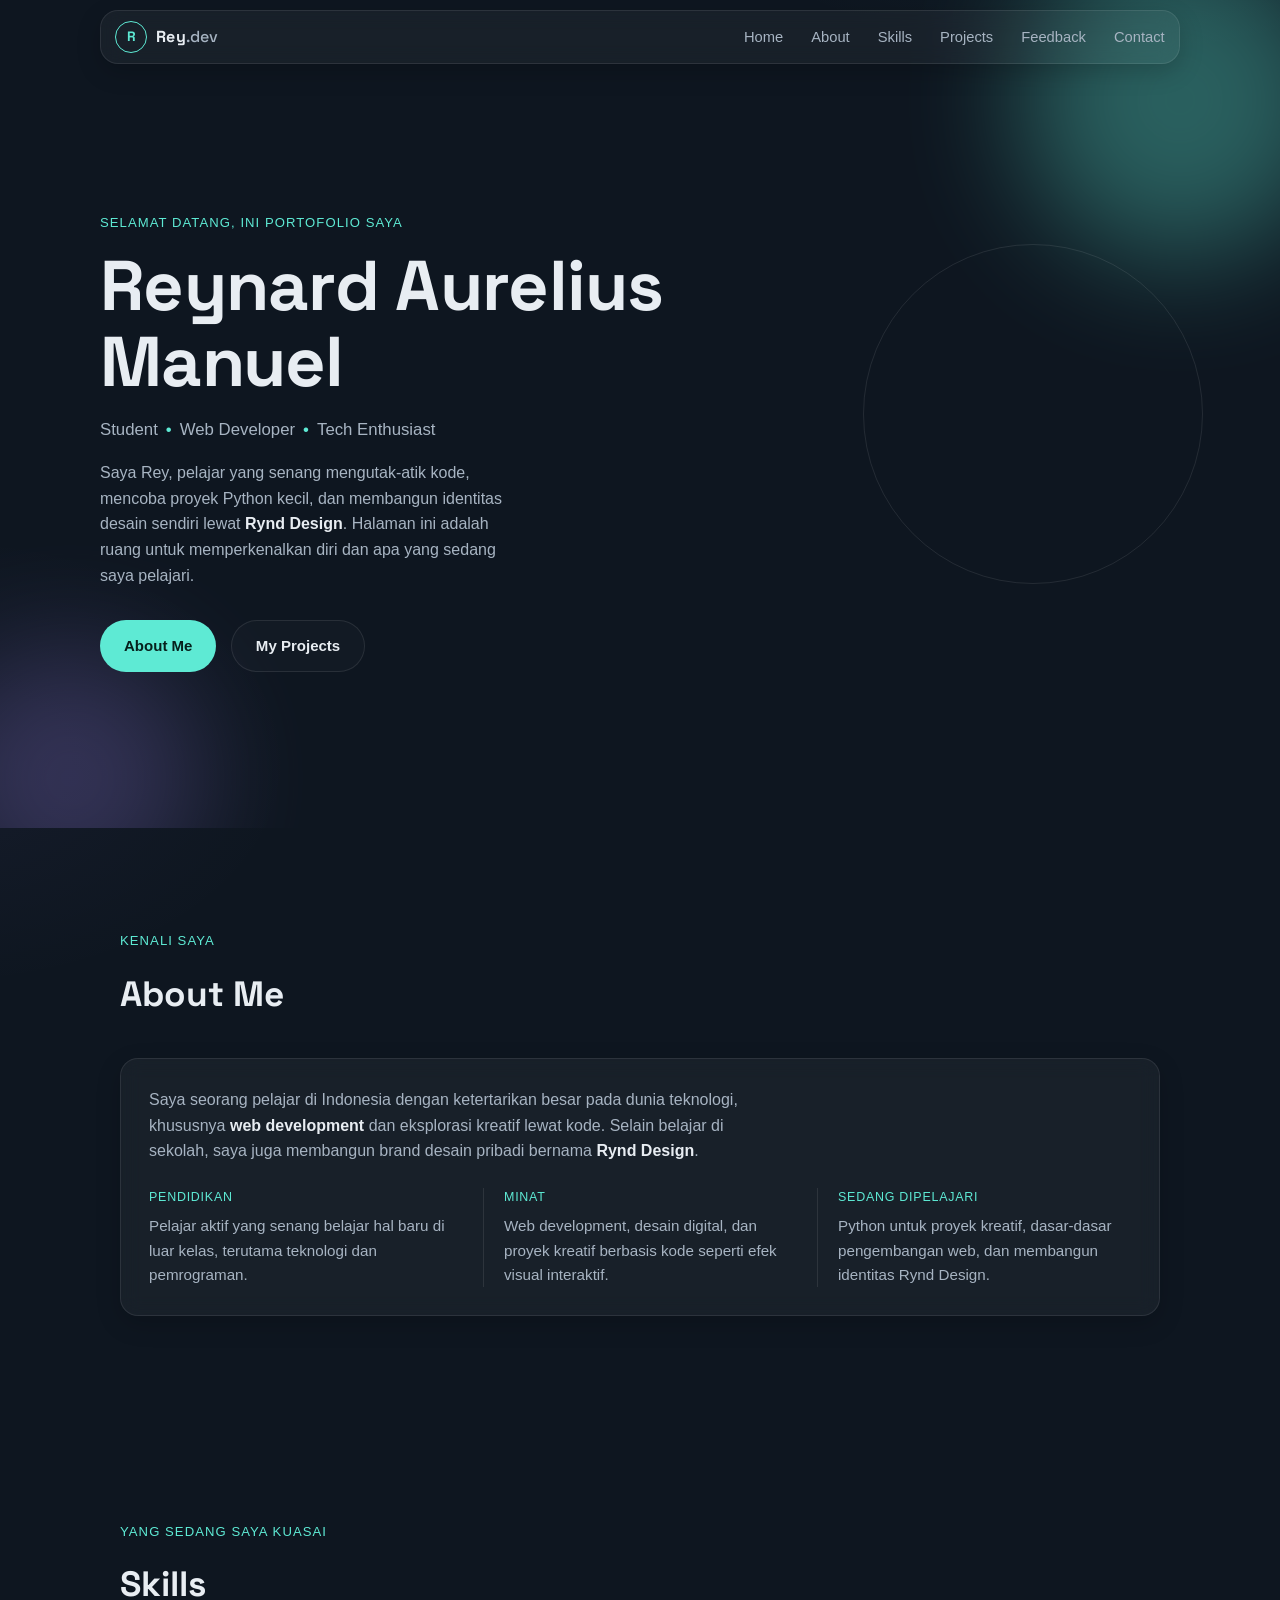
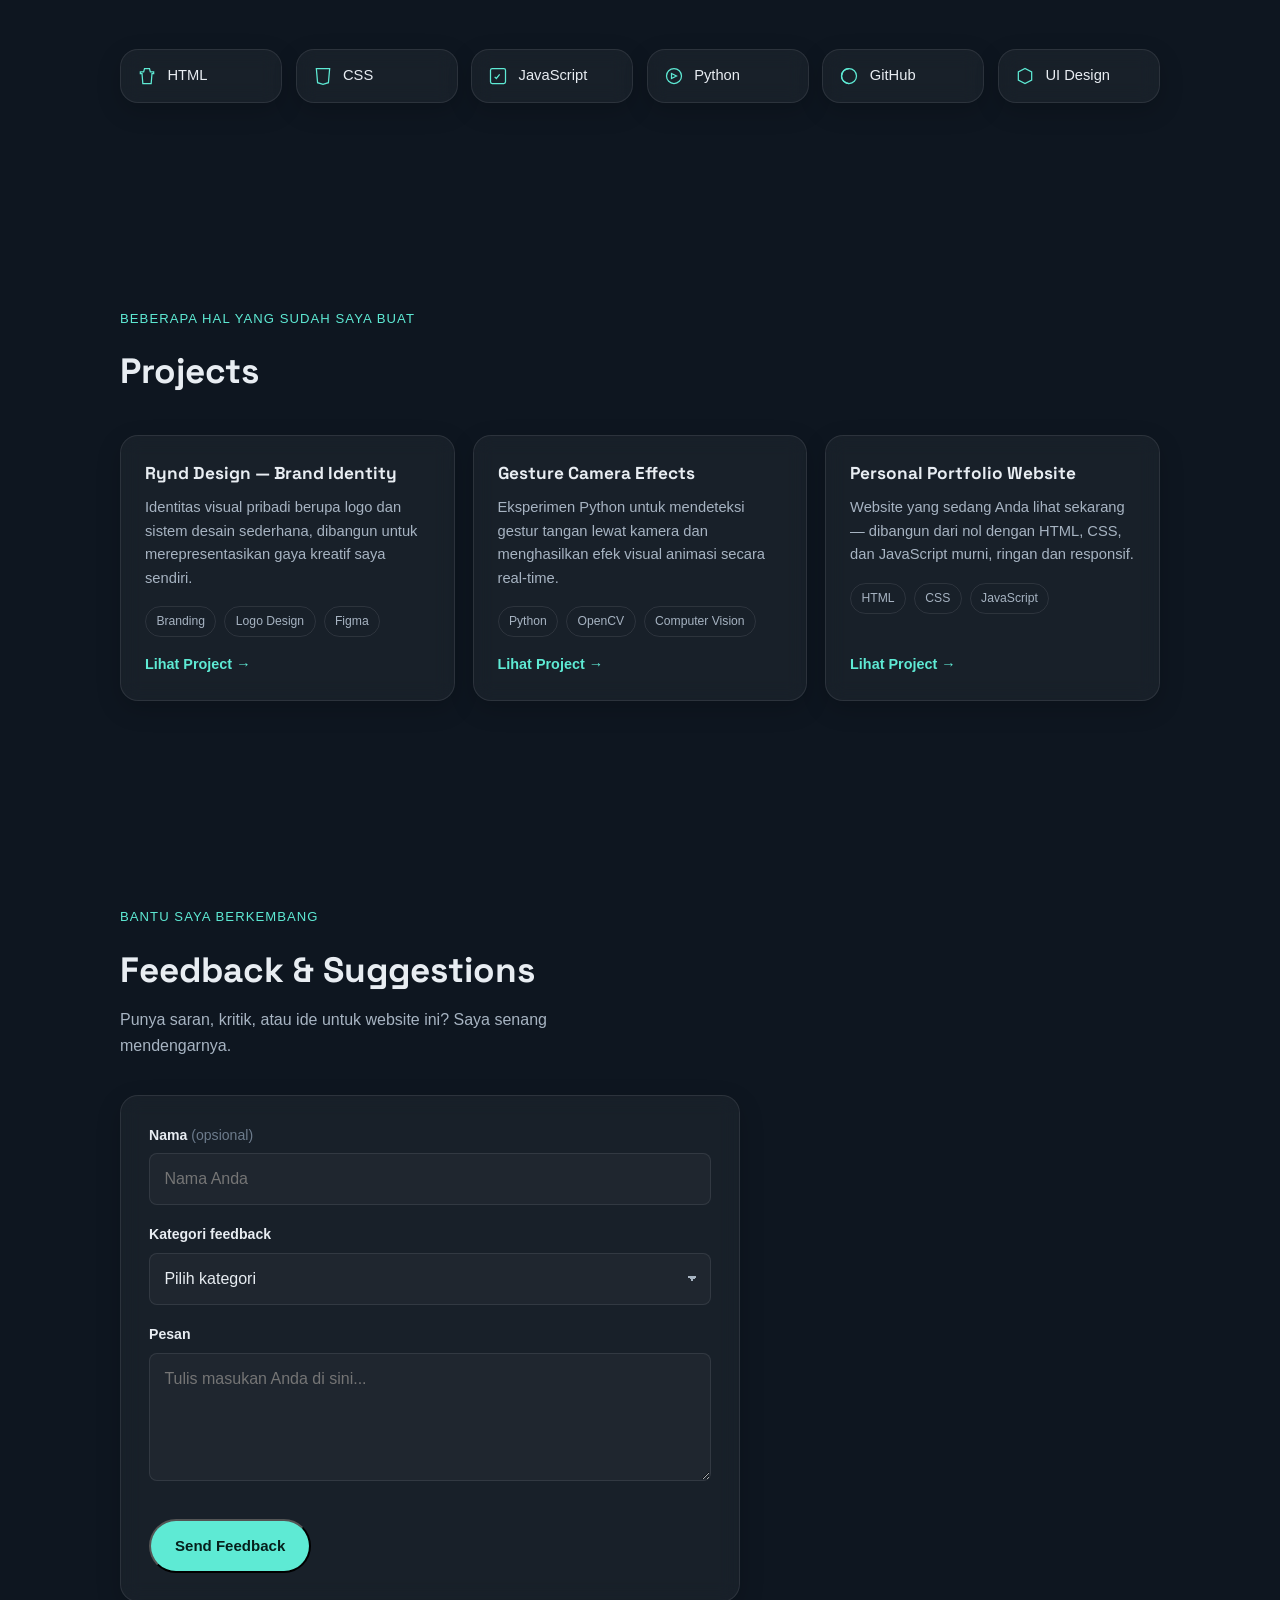
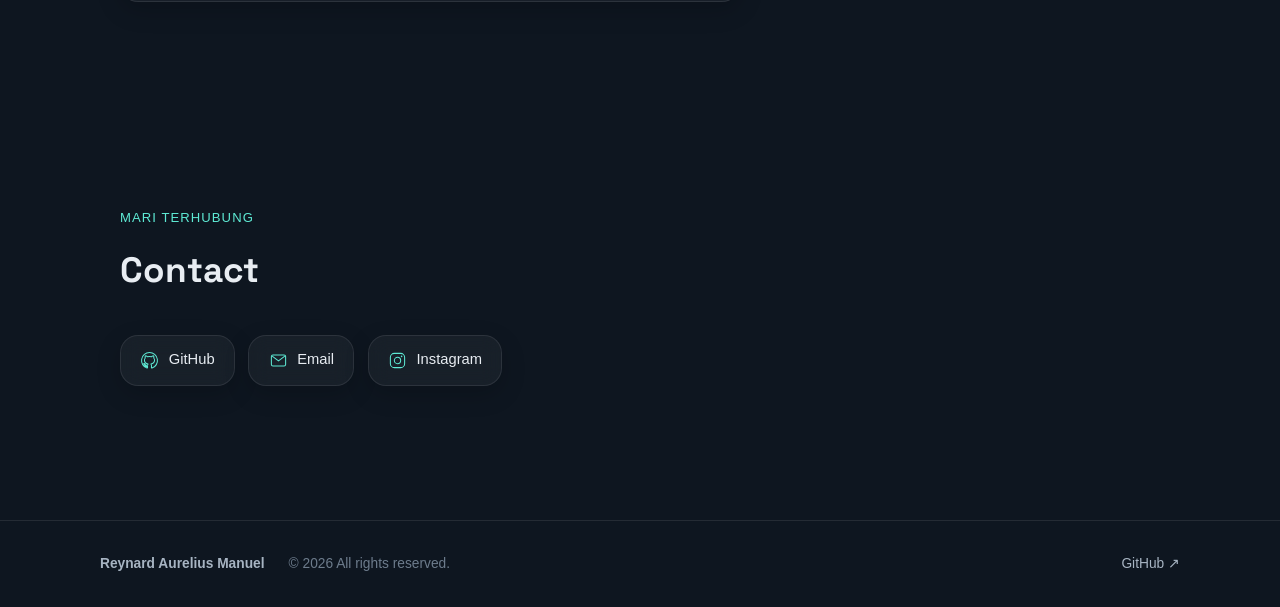
==== index.html @ 40515196 "Rename portfolio-single.html to index.html" ====
<!DOCTYPE html>
<html lang="id">
<head>
<meta charset="UTF-8">
<meta name="viewport" content="width=device-width, initial-scale=1.0">
<title>Reynard Aurelius Manuel — Student &amp; Web Developer</title>
<meta name="description" content="Portfolio pribadi Reynard Aurelius Manuel (Rey), pelajar yang tertarik dengan teknologi, web development, dan desain digital.">

<link rel="preconnect" href="https://fonts.googleapis.com">
<link rel="preconnect" href="https://fonts.gstatic.com" crossorigin>
<link href="https://fonts.googleapis.com/css2?family=Space+Grotesk:wght@500;700&display=swap" rel="stylesheet">

<style>
/* ==========================================================
   TOKENS
   ========================================================== */
:root {
  /* colors */
  --bg-0: #0e1620;
  --bg-1: #141f2b;
  --surface: rgba(255, 255, 255, 0.045);
  --surface-strong: rgba(255, 255, 255, 0.07);
  --border-soft: rgba(255, 255, 255, 0.09);
  --text-hi: #e8edf2;
  --text-mid: #a7b4c2;
  --text-low: #6d7c8c;
  --accent: #5eead4;
  --accent-2: #a78bfa;
  --accent-contrast: #06201c;

  /* type */
  --font-display: "Space Grotesk", "Segoe UI", ui-sans-serif, system-ui, sans-serif;
  --font-body: -apple-system, BlinkMacSystemFont, "Segoe UI", Roboto, "Helvetica Neue", Arial, sans-serif;

  /* layout */
  --radius-lg: 18px;
  --radius-md: 12px;
  --radius-sm: 8px;
  --max-w: 1080px;
  --space-section: clamp(3.5rem, 8vw, 6.5rem);
  --blur: 10px;

  --ease: cubic-bezier(0.22, 1, 0.36, 1);
}

/* ==========================================================
   RESET
   ========================================================== */
*, *::before, *::after { box-sizing: border-box; }
html { scroll-behavior: smooth; }
body {
  margin: 0;
  background: var(--bg-0);
  color: var(--text-hi);
  font-family: var(--font-body);
  font-size: 16px;
  line-height: 1.6;
  -webkit-font-smoothing: antialiased;
  overflow-x: hidden;
}
img { max-width: 100%; display: block; }
a { color: inherit; text-decoration: none; }
ul { list-style: none; margin: 0; padding: 0; }
h1, h2, h3 { font-family: var(--font-display); margin: 0; }
button { font: inherit; }
input, select, textarea { font: inherit; }

.skip-link {
  position: absolute;
  left: -999px;
  top: 0;
  background: var(--accent);
  color: var(--accent-contrast);
  padding: 0.75rem 1rem;
  border-radius: var(--radius-sm);
  z-index: 200;
}
.skip-link:focus {
  left: 1rem;
  top: 1rem;
}

:focus-visible {
  outline: 2px solid var(--accent);
  outline-offset: 3px;
  border-radius: 4px;
}

/* subtle background wash so it isn't flat charcoal */
body {
  background-image:
    radial-gradient(760px 420px at 85% -5%, rgba(94, 234, 212, 0.06), transparent 60%),
    radial-gradient(600px 380px at -5% 20%, rgba(167, 139, 250, 0.05), transparent 60%);
  background-repeat: no-repeat;
}

/* ==========================================================
   GLASSMORPHISM — used sparingly (nav, cards, form, badges)
   ========================================================== */
.glass {
  background: var(--surface);
  border: 1px solid var(--border-soft);
  border-radius: var(--radius-lg);
  -webkit-backdrop-filter: blur(var(--blur));
  backdrop-filter: blur(var(--blur));
  box-shadow: 0 8px 24px rgba(0, 0, 0, 0.18);
}
@supports not (backdrop-filter: blur(1px)) {
  .glass { background: rgba(20, 31, 43, 0.92); }
}

/* ==========================================================
   NAV
   ========================================================== */
.nav-wrap {
  position: fixed;
  top: 0.6rem;
  left: 0;
  right: 0;
  z-index: 100;
  padding: 0 1rem;
}
.nav {
  max-width: var(--max-w);
  margin: 0 auto;
  display: flex;
  align-items: center;
  justify-content: space-between;
  padding: 0.65rem 0.9rem;
}
.nav-logo {
  display: flex;
  align-items: center;
  gap: 0.55rem;
  font-family: var(--font-display);
  font-weight: 700;
  letter-spacing: 0.01em;
}
.logo-ring {
  width: 2rem;
  height: 2rem;
  border-radius: 50%;
  border: 1.5px solid var(--accent);
  display: grid;
  place-items: center;
  font-size: 0.85rem;
  color: var(--accent);
  flex-shrink: 0;
}
.logo-dim { color: var(--text-mid); font-weight: 500; }

.nav-menu {
  display: flex;
  gap: 1.75rem;
}
.nav-link {
  font-size: 0.92rem;
  color: var(--text-mid);
  transition: color 0.2s var(--ease);
  padding: 0.25rem 0;
  position: relative;
}
.nav-link::after {
  content: "";
  position: absolute;
  left: 0; bottom: -2px;
  width: 0; height: 1px;
  background: var(--accent);
  transition: width 0.25s var(--ease);
}
.nav-link:hover { color: var(--text-hi); }
.nav-link:hover::after { width: 100%; }

.nav-toggle {
  display: none;
  flex-direction: column;
  justify-content: center;
  gap: 4px;
  width: 2.2rem;
  height: 2.2rem;
  background: transparent;
  border: 1px solid var(--border-soft);
  border-radius: var(--radius-sm);
  cursor: pointer;
}
.nav-toggle span {
  display: block;
  width: 16px;
  height: 1.5px;
  margin: 0 auto;
  background: var(--text-hi);
  transition: transform 0.25s var(--ease), opacity 0.25s var(--ease);
}
.nav-toggle[aria-expanded="true"] span:nth-child(1) { transform: translateY(5.5px) rotate(45deg); }
.nav-toggle[aria-expanded="true"] span:nth-child(2) { opacity: 0; }
.nav-toggle[aria-expanded="true"] span:nth-child(3) { transform: translateY(-5.5px) rotate(-45deg); }

/* ==========================================================
   HERO
   ========================================================== */
.hero {
  position: relative;
  min-height: 92vh;
  display: flex;
  align-items: center;
  padding: 6.5rem 1.25rem 3rem;
  overflow: hidden;
}
.hero-deco {
  position: absolute;
  inset: 0;
  pointer-events: none;
  z-index: 0;
}
.orb {
  position: absolute;
  border-radius: 50%;
  filter: blur(60px);
  opacity: 0.35;
}
.orb-a {
  width: 320px; height: 320px;
  background: var(--accent);
  top: -60px; right: -60px;
}
.orb-b {
  width: 260px; height: 260px;
  background: var(--accent-2);
  bottom: -80px; left: -60px;
  opacity: 0.22;
}
.ring-motif {
  position: absolute;
  width: 340px; height: 340px;
  border: 1px solid var(--border-soft);
  border-radius: 50%;
  top: 50%; right: 6%;
  transform: translateY(-50%);
  display: none;
}

.hero-inner {
  position: relative;
  z-index: 1;
  max-width: var(--max-w);
  margin: 0 auto;
  width: 100%;
}
.eyebrow {
  font-size: 0.82rem;
  letter-spacing: 0.08em;
  text-transform: uppercase;
  color: var(--accent);
  margin: 0 0 0.9rem;
}
.hero-name {
  font-size: clamp(2.3rem, 8vw, 4.4rem);
  font-weight: 700;
  line-height: 1.08;
  letter-spacing: -0.01em;
}
.hero-subtitle {
  margin: 1.1rem 0 1rem;
  color: var(--text-mid);
  font-size: clamp(0.95rem, 2.4vw, 1.05rem);
  display: flex;
  flex-wrap: wrap;
  gap: 0.5rem;
}
.hero-subtitle .dot { color: var(--accent); }
.hero-desc {
  max-width: 46ch;
  color: var(--text-mid);
  font-size: 1rem;
  margin: 0 0 2rem;
}
.hero-desc strong { color: var(--text-hi); font-weight: 600; }

.hero-actions {
  display: flex;
  flex-wrap: wrap;
  gap: 0.9rem;
}

/* ==========================================================
   BUTTONS
   ========================================================== */
.btn {
  display: inline-flex;
  align-items: center;
  justify-content: center;
  padding: 0.8rem 1.5rem;
  border-radius: 999px;
  font-size: 0.94rem;
  font-weight: 600;
  transition: transform 0.2s var(--ease), background 0.2s var(--ease), border-color 0.2s var(--ease);
  min-height: 44px;
}
.btn-primary {
  background: var(--accent);
  color: var(--accent-contrast);
}
.btn-primary:hover { transform: translateY(-2px); }
.btn-ghost {
  border: 1px solid var(--border-soft);
  color: var(--text-hi);
  background: rgba(255, 255, 255, 0.02);
}
.btn-ghost:hover {
  border-color: var(--accent);
  color: var(--accent);
  transform: translateY(-2px);
}

/* ==========================================================
   SECTIONS (shared)
   ========================================================== */
.section {
  max-width: var(--max-w);
  margin: 0 auto;
  padding: var(--space-section) 1.25rem;
}
.section-head { margin-bottom: 2.25rem; }
.section-head h2 {
  font-size: clamp(1.6rem, 4vw, 2.2rem);
  font-weight: 700;
  margin-top: 0.35rem;
}
.section-desc {
  color: var(--text-mid);
  margin-top: 0.6rem;
  max-width: 50ch;
}

/* ==========================================================
   ABOUT
   ========================================================== */
.about-card {
  padding: 1.75rem;
}
.about-card > p {
  color: var(--text-mid);
  margin: 0 0 1.5rem;
  max-width: 68ch;
}
.about-card strong { color: var(--text-hi); }
.about-grid {
  display: grid;
  grid-template-columns: 1fr;
  gap: 1.25rem;
}
.about-item {
  padding-top: 1.1rem;
  border-top: 1px solid var(--border-soft);
}
.about-label {
  display: block;
  font-size: 0.78rem;
  letter-spacing: 0.06em;
  text-transform: uppercase;
  color: var(--accent);
  margin-bottom: 0.4rem;
}
.about-item p { margin: 0; color: var(--text-mid); font-size: 0.95rem; }

/* ==========================================================
   SKILLS
   ========================================================== */
.skills-grid {
  display: grid;
  grid-template-columns: repeat(2, 1fr);
  gap: 0.85rem;
}
.skill-badge {
  display: flex;
  align-items: center;
  gap: 0.65rem;
  padding: 0.9rem 1rem;
  font-size: 0.92rem;
  font-weight: 500;
  transition: transform 0.2s var(--ease), border-color 0.2s var(--ease);
}
.skill-badge svg {
  width: 20px; height: 20px;
  color: var(--accent);
  flex-shrink: 0;
}
.skill-badge:hover {
  transform: translateY(-3px);
  border-color: var(--accent);
}

/* ==========================================================
   PROJECTS
   ========================================================== */
.projects-grid {
  display: grid;
  grid-template-columns: 1fr;
  gap: 1.1rem;
}
.project-card {
  padding: 1.5rem;
  display: flex;
  flex-direction: column;
  gap: 1rem;
  transition: transform 0.2s var(--ease), border-color 0.2s var(--ease);
}
.project-card:hover {
  transform: translateY(-4px);
  border-color: rgba(94, 234, 212, 0.35);
}
.project-top h3 {
  font-size: 1.08rem;
  margin-bottom: 0.5rem;
}
.project-top p {
  margin: 0;
  color: var(--text-mid);
  font-size: 0.92rem;
}
.tech-list {
  display: flex;
  flex-wrap: wrap;
  gap: 0.5rem;
}
.tech-list li {
  font-size: 0.76rem;
  padding: 0.3rem 0.65rem;
  border-radius: 999px;
  border: 1px solid var(--border-soft);
  color: var(--text-mid);
}
.project-link {
  margin-top: auto;
  font-size: 0.9rem;
  font-weight: 600;
  color: var(--accent);
  width: fit-content;
}
.project-link:hover { text-decoration: underline; }

/* ==========================================================
   FEEDBACK FORM
   ========================================================== */
.feedback-form {
  padding: 1.75rem;
  display: flex;
  flex-direction: column;
  gap: 1.15rem;
  max-width: 620px;
}
.field {
  display: flex;
  flex-direction: column;
  gap: 0.45rem;
}
.field label {
  font-size: 0.88rem;
  font-weight: 600;
  color: var(--text-hi);
}
.field-optional {
  font-weight: 400;
  color: var(--text-low);
}
.field input,
.field select,
.field textarea {
  background: rgba(255, 255, 255, 0.03);
  border: 1px solid var(--border-soft);
  border-radius: var(--radius-sm);
  padding: 0.75rem 0.9rem;
  color: var(--text-hi);
  min-height: 44px;
  transition: border-color 0.2s var(--ease);
}
.field textarea { min-height: 110px; resize: vertical; }
.field input:focus,
.field select:focus,
.field textarea:focus {
  border-color: var(--accent);
  outline: none;
}
.field select {
  appearance: none;
  background-image: linear-gradient(45deg, transparent 50%, var(--text-mid) 50%),
                     linear-gradient(135deg, var(--text-mid) 50%, transparent 50%);
  background-position: calc(100% - 18px) center, calc(100% - 13px) center;
  background-size: 5px 5px, 5px 5px;
  background-repeat: no-repeat;
}
.field.has-error input,
.field.has-error select,
.field.has-error textarea {
  border-color: #f87171;
}
.field-error {
  font-size: 0.8rem;
  color: #f87171;
  min-height: 1em;
}
.feedback-form .btn { align-self: flex-start; }

/* ==========================================================
   CONTACT
   ========================================================== */
.contact-row {
  display: flex;
  flex-wrap: wrap;
  gap: 0.85rem;
}
.contact-link {
  display: flex;
  align-items: center;
  gap: 0.6rem;
  padding: 0.8rem 1.2rem;
  font-size: 0.92rem;
  font-weight: 500;
  transition: transform 0.2s var(--ease), border-color 0.2s var(--ease);
}
.contact-link svg { width: 19px; height: 19px; color: var(--accent); }
.contact-link:hover {
  transform: translateY(-2px);
  border-color: var(--accent);
}

/* ==========================================================
   FOOTER
   ========================================================== */
.footer {
  border-top: 1px solid var(--border-soft);
  padding: 2rem 1.25rem;
  margin-top: 2rem;
}
.footer-inner {
  max-width: var(--max-w);
  margin: 0 auto;
  display: flex;
  flex-wrap: wrap;
  align-items: center;
  gap: 0.5rem 1.5rem;
  color: var(--text-low);
  font-size: 0.86rem;
}
.footer-inner p { margin: 0; }
.footer-inner p:first-child { color: var(--text-mid); font-weight: 600; }
.footer-github { margin-left: auto; color: var(--text-mid); }
.footer-github:hover { color: var(--accent); }

/* ==========================================================
   TOAST
   ========================================================== */
.toast {
  position: fixed;
  left: 50%;
  bottom: 1.5rem;
  transform: translateX(-50%) translateY(20px);
  background: var(--surface-strong);
  border: 1px solid var(--border-soft);
  -webkit-backdrop-filter: blur(var(--blur));
  backdrop-filter: blur(var(--blur));
  color: var(--text-hi);
  padding: 0.85rem 1.3rem;
  border-radius: var(--radius-md);
  font-size: 0.9rem;
  opacity: 0;
  pointer-events: none;
  transition: opacity 0.25s var(--ease), transform 0.25s var(--ease);
  z-index: 300;
  max-width: 90vw;
}
.toast.show {
  opacity: 1;
  transform: translateX(-50%) translateY(0);
}

/* ==========================================================
   REVEAL ANIMATION (lightweight, on scroll)
   ========================================================== */
.reveal {
  opacity: 0;
  transform: translateY(14px);
  transition: opacity 0.55s var(--ease), transform 0.55s var(--ease);
}
.reveal.is-visible {
  opacity: 1;
  transform: translateY(0);
}

@media (prefers-reduced-motion: reduce) {
  html { scroll-behavior: auto; }
  * { transition-duration: 0.01ms !important; animation-duration: 0.01ms !important; }
  .reveal { opacity: 1; transform: none; }
}

/* ==========================================================
   RESPONSIVE — tablet & desktop
   ========================================================== */
@media (max-width: 760px) {
  .nav-menu {
    position: absolute;
    top: calc(100% + 0.6rem);
    left: 0;
    right: 0;
    flex-direction: column;
    gap: 0;
    background: var(--bg-1);
    border: 1px solid var(--border-soft);
    border-radius: var(--radius-md);
    padding: 0.5rem;
    -webkit-backdrop-filter: blur(var(--blur));
    backdrop-filter: blur(var(--blur));
    opacity: 0;
    visibility: hidden;
    transform: translateY(-8px);
    transition: opacity 0.2s var(--ease), transform 0.2s var(--ease), visibility 0.2s;
  }
  .nav-menu.open {
    opacity: 1;
    visibility: visible;
    transform: translateY(0);
  }
  .nav-menu li { width: 100%; }
  .nav-link {
    display: block;
    padding: 0.85rem 0.75rem;
    min-height: 44px;
  }
  .nav-toggle { display: flex; }
}

@media (min-width: 640px) {
  .skills-grid { grid-template-columns: repeat(3, 1fr); }
}

@media (min-width: 700px) {
  .projects-grid { grid-template-columns: repeat(2, 1fr); }
}

@media (min-width: 860px) {
  .about-grid { grid-template-columns: repeat(3, 1fr); }
  .about-item { padding-top: 0; border-top: none; border-left: 1px solid var(--border-soft); padding-left: 1.25rem; }
  .about-item:first-child { border-left: none; padding-left: 0; }
}

@media (min-width: 980px) {
  .projects-grid { grid-template-columns: repeat(3, 1fr); }
  .skills-grid { grid-template-columns: repeat(6, 1fr); }
  .ring-motif { display: block; }
}

</style>
</head>
<body>

<a class="skip-link" href="#main">Lewati ke konten utama</a>

<header class="nav-wrap">
  <nav class="nav glass" aria-label="Navigasi utama">
    <a href="#home" class="nav-logo" aria-label="Kembali ke beranda">
      <span class="logo-ring" aria-hidden="true">R</span>
      <span class="logo-text">Rey<span class="logo-dim">.dev</span></span>
    </a>

    <button class="nav-toggle" id="navToggle" aria-expanded="false" aria-controls="navMenu" aria-label="Buka menu navigasi">
      <span></span><span></span><span></span>
    </button>

    <ul class="nav-menu" id="navMenu">
      <li><a href="#home" class="nav-link">Home</a></li>
      <li><a href="#about" class="nav-link">About</a></li>
      <li><a href="#skills" class="nav-link">Skills</a></li>
      <li><a href="#projects" class="nav-link">Projects</a></li>
      <li><a href="#feedback" class="nav-link">Feedback</a></li>
      <li><a href="#contact" class="nav-link">Contact</a></li>
    </ul>
  </nav>
</header>

<main id="main">

  <!-- HERO -->
  <section id="home" class="hero">
    <div class="hero-deco" aria-hidden="true">
      <span class="orb orb-a"></span>
      <span class="orb orb-b"></span>
      <span class="ring-motif"></span>
    </div>

    <div class="hero-inner reveal">
      <p class="eyebrow">Selamat datang, ini portofolio saya</p>
      <h1 class="hero-name">Reynard Aurelius<br>Manuel</h1>
      <p class="hero-subtitle">
        <span>Student</span><span class="dot" aria-hidden="true">•</span><span>Web Developer</span><span class="dot" aria-hidden="true">•</span><span>Tech Enthusiast</span>
      </p>
      <p class="hero-desc">
        Saya Rey, pelajar yang senang mengutak-atik kode, mencoba proyek Python kecil, dan membangun identitas desain sendiri lewat <strong>Rynd Design</strong>. Halaman ini adalah ruang untuk memperkenalkan diri dan apa yang sedang saya pelajari.
      </p>
      <div class="hero-actions">
        <a href="#about" class="btn btn-primary">About Me</a>
        <a href="#projects" class="btn btn-ghost">My Projects</a>
      </div>
    </div>
  </section>

  <!-- ABOUT -->
  <section id="about" class="section">
    <div class="section-head reveal">
      <p class="eyebrow">Kenali saya</p>
      <h2>About Me</h2>
    </div>

    <div class="about-card glass reveal">
      <p>
        Saya seorang pelajar di Indonesia dengan ketertarikan besar pada dunia teknologi, khususnya <strong>web development</strong> dan eksplorasi kreatif lewat kode. Selain belajar di sekolah, saya juga membangun brand desain pribadi bernama <strong>Rynd Design</strong>.
      </p>
      <div class="about-grid">
        <div class="about-item">
          <span class="about-label">Pendidikan</span>
          <p>Pelajar aktif yang senang belajar hal baru di luar kelas, terutama teknologi dan pemrograman.</p>
        </div>
        <div class="about-item">
          <span class="about-label">Minat</span>
          <p>Web development, desain digital, dan proyek kreatif berbasis kode seperti efek visual interaktif.</p>
        </div>
        <div class="about-item">
          <span class="about-label">Sedang dipelajari</span>
          <p>Python untuk proyek kreatif, dasar-dasar pengembangan web, dan membangun identitas Rynd Design.</p>
        </div>
      </div>
    </div>
  </section>

  <!-- SKILLS -->
  <section id="skills" class="section">
    <div class="section-head reveal">
      <p class="eyebrow">Yang sedang saya kuasai</p>
      <h2>Skills</h2>
    </div>

    <ul class="skills-grid reveal">
      <li class="skill-badge glass">
        <svg viewBox="0 0 24 24" aria-hidden="true"><path d="M9 3h6l1 4h4v2h-2l-1 12H7L6 9H4V7h4l1-4z" fill="none" stroke="currentColor" stroke-width="1.5"/></svg>
        <span>HTML</span>
      </li>
      <li class="skill-badge glass">
        <svg viewBox="0 0 24 24" aria-hidden="true"><path d="M4 3l1.5 17L12 22l6.5-2L20 3H4z" fill="none" stroke="currentColor" stroke-width="1.5"/></svg>
        <span>CSS</span>
      </li>
      <li class="skill-badge glass">
        <svg viewBox="0 0 24 24" aria-hidden="true"><rect x="3" y="3" width="18" height="18" rx="2" fill="none" stroke="currentColor" stroke-width="1.5"/><path d="M8 13l2 2 4-5" fill="none" stroke="currentColor" stroke-width="1.5"/></svg>
        <span>JavaScript</span>
      </li>
      <li class="skill-badge glass">
        <svg viewBox="0 0 24 24" aria-hidden="true"><circle cx="12" cy="12" r="9" fill="none" stroke="currentColor" stroke-width="1.5"/><path d="M9 9l6 3-6 3V9z" fill="none" stroke="currentColor" stroke-width="1.5"/></svg>
        <span>Python</span>
      </li>
      <li class="skill-badge glass">
        <svg viewBox="0 0 24 24" aria-hidden="true"><circle cx="12" cy="12" r="9" fill="none" stroke="currentColor" stroke-width="1.5"/><path d="M12 3a9 9 0 000 18" fill="none" stroke="currentColor" stroke-width="1.5"/></svg>
        <span>GitHub</span>
      </li>
      <li class="skill-badge glass">
        <svg viewBox="0 0 24 24" aria-hidden="true"><path d="M4 17V7l8-4 8 4v10l-8 4-8-4z" fill="none" stroke="currentColor" stroke-width="1.5"/></svg>
        <span>UI Design</span>
      </li>
    </ul>
  </section>

  <!-- PROJECTS -->
  <section id="projects" class="section">
    <div class="section-head reveal">
      <p class="eyebrow">Beberapa hal yang sudah saya buat</p>
      <h2>Projects</h2>
    </div>

    <div class="projects-grid reveal">

      <article class="project-card glass">
        <div class="project-top">
          <h3>Rynd Design — Brand Identity</h3>
          <p>Identitas visual pribadi berupa logo dan sistem desain sederhana, dibangun untuk merepresentasikan gaya kreatif saya sendiri.</p>
        </div>
        <ul class="tech-list">
          <li>Branding</li><li>Logo Design</li><li>Figma</li>
        </ul>
        <a href="#" class="project-link">Lihat Project →</a>
      </article>

      <article class="project-card glass">
        <div class="project-top">
          <h3>Gesture Camera Effects</h3>
          <p>Eksperimen Python untuk mendeteksi gestur tangan lewat kamera dan menghasilkan efek visual animasi secara real-time.</p>
        </div>
        <ul class="tech-list">
          <li>Python</li><li>OpenCV</li><li>Computer Vision</li>
        </ul>
        <a href="#" class="project-link">Lihat Project →</a>
      </article>

      <article class="project-card glass">
        <div class="project-top">
          <h3>Personal Portfolio Website</h3>
          <p>Website yang sedang Anda lihat sekarang — dibangun dari nol dengan HTML, CSS, dan JavaScript murni, ringan dan responsif.</p>
        </div>
        <ul class="tech-list">
          <li>HTML</li><li>CSS</li><li>JavaScript</li>
        </ul>
        <a href="#" class="project-link">Lihat Project →</a>
      </article>

    </div>
  </section>

  <!-- FEEDBACK -->
  <section id="feedback" class="section">
    <div class="section-head reveal">
      <p class="eyebrow">Bantu saya berkembang</p>
      <h2>Feedback &amp; Suggestions</h2>
      <p class="section-desc">Punya saran, kritik, atau ide untuk website ini? Saya senang mendengarnya.</p>
    </div>

    <form id="feedbackForm" class="feedback-form glass reveal" novalidate>
      <div class="field">
        <label for="fbName">Nama <span class="field-optional">(opsional)</span></label>
        <input type="text" id="fbName" name="name" autocomplete="name" placeholder="Nama Anda">
      </div>

      <div class="field">
        <label for="fbCategory">Kategori feedback</label>
        <select id="fbCategory" name="category" required>
          <option value="" disabled selected>Pilih kategori</option>
          <option value="saran">Saran</option>
          <option value="kritik">Kritik</option>
          <option value="bug">Feedback teknis / bug</option>
          <option value="ide">Ide lain</option>
        </select>
      </div>

      <div class="field">
        <label for="fbMessage">Pesan</label>
        <textarea id="fbMessage" name="message" rows="4" required placeholder="Tulis masukan Anda di sini..."></textarea>
        <span class="field-error" id="fbMessageError" role="alert"></span>
      </div>

      <button type="submit" class="btn btn-primary">Send Feedback</button>
    </form>
  </section>

  <!-- CONTACT -->
  <section id="contact" class="section">
    <div class="section-head reveal">
      <p class="eyebrow">Mari terhubung</p>
      <h2>Contact</h2>
    </div>

    <div class="contact-row reveal">
      <a class="contact-link glass" href="https://github.com/[GITHUB]" target="_blank" rel="noopener noreferrer">
        <svg viewBox="0 0 24 24" aria-hidden="true"><path d="M12 2a10 10 0 00-3.16 19.5c.5.1.68-.22.68-.48v-1.7c-2.78.6-3.37-1.34-3.37-1.34-.46-1.16-1.11-1.47-1.11-1.47-.9-.62.07-.6.07-.6 1 .07 1.53 1.03 1.53 1.03.9 1.52 2.34 1.08 2.91.83.09-.65.35-1.08.63-1.33-2.22-.25-4.56-1.11-4.56-4.93 0-1.09.39-1.98 1.03-2.68-.1-.25-.45-1.27.1-2.65 0 0 .84-.27 2.75 1.02a9.6 9.6 0 015 0c1.91-1.3 2.75-1.02 2.75-1.02.55 1.38.2 2.4.1 2.65.64.7 1.03 1.59 1.03 2.68 0 3.83-2.34 4.68-4.57 4.92.36.31.68.92.68 1.85v2.74c0 .27.18.58.69.48A10 10 0 0012 2z" fill="none" stroke="currentColor" stroke-width="1.3" stroke-linejoin="round"/></svg>
        <span>GitHub</span>
      </a>
      <a class="contact-link glass" href="mailto:[EMAIL]">
        <svg viewBox="0 0 24 24" aria-hidden="true"><rect x="3" y="5" width="18" height="14" rx="2" fill="none" stroke="currentColor" stroke-width="1.3"/><path d="M4 6.5l8 6 8-6" fill="none" stroke="currentColor" stroke-width="1.3"/></svg>
        <span>Email</span>
      </a>
      <a class="contact-link glass" href="https://instagram.com/[INSTAGRAM]" target="_blank" rel="noopener noreferrer">
        <svg viewBox="0 0 24 24" aria-hidden="true"><rect x="3" y="3" width="18" height="18" rx="5" fill="none" stroke="currentColor" stroke-width="1.3"/><circle cx="12" cy="12" r="4" fill="none" stroke="currentColor" stroke-width="1.3"/><circle cx="17.2" cy="6.8" r="1" fill="currentColor"/></svg>
        <span>Instagram</span>
      </a>
    </div>
  </section>

</main>

<footer class="footer">
  <div class="footer-inner">
    <p>Reynard Aurelius Manuel</p>
    <p class="footer-copy">© <span id="year"></span> All rights reserved.</p>
    <a href="https://github.com/[GITHUB]" target="_blank" rel="noopener noreferrer" class="footer-github">GitHub ↗</a>
  </div>
</footer>

<div class="toast" id="toast" role="status" aria-live="polite"></div>

<script>
(() => {
  "use strict";

  /* ---------- Footer year ---------- */
  const yearEl = document.getElementById("year");
  if (yearEl) yearEl.textContent = new Date().getFullYear();

  /* ---------- Mobile nav toggle ---------- */
  const navToggle = document.getElementById("navToggle");
  const navMenu = document.getElementById("navMenu");

  if (navToggle && navMenu) {
    navToggle.addEventListener("click", () => {
      const isOpen = navMenu.classList.toggle("open");
      navToggle.setAttribute("aria-expanded", String(isOpen));
    });

    navMenu.addEventListener("click", (e) => {
      if (e.target.classList.contains("nav-link")) {
        navMenu.classList.remove("open");
        navToggle.setAttribute("aria-expanded", "false");
      }
    });
  }

  /* ---------- Scroll reveal (lightweight, single observer) ---------- */
  const revealEls = document.querySelectorAll(".reveal");

  if ("IntersectionObserver" in window && revealEls.length) {
    const observer = new IntersectionObserver(
      (entries, obs) => {
        entries.forEach((entry) => {
          if (entry.isIntersecting) {
            entry.target.classList.add("is-visible");
            obs.unobserve(entry.target);
          }
        });
      },
      { threshold: 0.12, rootMargin: "0px 0px -40px 0px" }
    );
    revealEls.forEach((el) => observer.observe(el));
  } else {
    // fallback: no IO support, just show everything
    revealEls.forEach((el) => el.classList.add("is-visible"));
  }

  /* ---------- Feedback form validation ---------- */
  const form = document.getElementById("feedbackForm");
  const toast = document.getElementById("toast");
  let toastTimer = null;

  function showToast(message) {
    if (!toast) return;
    toast.textContent = message;
    toast.classList.add("show");
    clearTimeout(toastTimer);
    toastTimer = setTimeout(() => toast.classList.remove("show"), 3200);
  }

  function setFieldError(fieldEl, errorEl, message) {
    fieldEl.closest(".field").classList.toggle("has-error", Boolean(message));
    if (errorEl) errorEl.textContent = message || "";
  }

  if (form) {
    const categoryEl = document.getElementById("fbCategory");
    const messageEl = document.getElementById("fbMessage");
    const messageError = document.getElementById("fbMessageError");

    form.addEventListener("submit", (e) => {
      e.preventDefault();
      let valid = true;

      if (!categoryEl.value) {
        setFieldError(categoryEl, null, "Pilih kategori");
        valid = false;
      } else {
        setFieldError(categoryEl, null, "");
      }

      const message = messageEl.value.trim();
      if (message.length < 5) {
        setFieldError(messageEl, messageError, "Pesan minimal 5 karakter.");
        valid = false;
      } else {
        setFieldError(messageEl, messageError, "");
      }

      if (!valid) return;

      // No heavy backend yet — structured so it's easy to swap in a
      // form/API endpoint later (e.g. fetch('/api/feedback', {...})).
      const payload = {
        name: form.name.value.trim() || "Anonim",
        category: categoryEl.value,
        message,
      };

      // Simple fallback: open a pre-filled mailto draft.
      const subject = encodeURIComponent(`Feedback (${payload.category}) dari ${payload.name}`);
      const body = encodeURIComponent(payload.message);
      const mailtoLink = `mailto:[EMAIL]?subject=${subject}&body=${body}`;

      showToast("Terima kasih atas masukan Anda!");
      form.reset();

      // Uncomment to actually open the mail client:
      // window.location.href = mailtoLink;
    });

    [categoryEl, messageEl].forEach((el) => {
      el.addEventListener("input", () => {
        el.closest(".field").classList.remove("has-error");
      });
    });
  }
})();

</script>
</body>
</html>
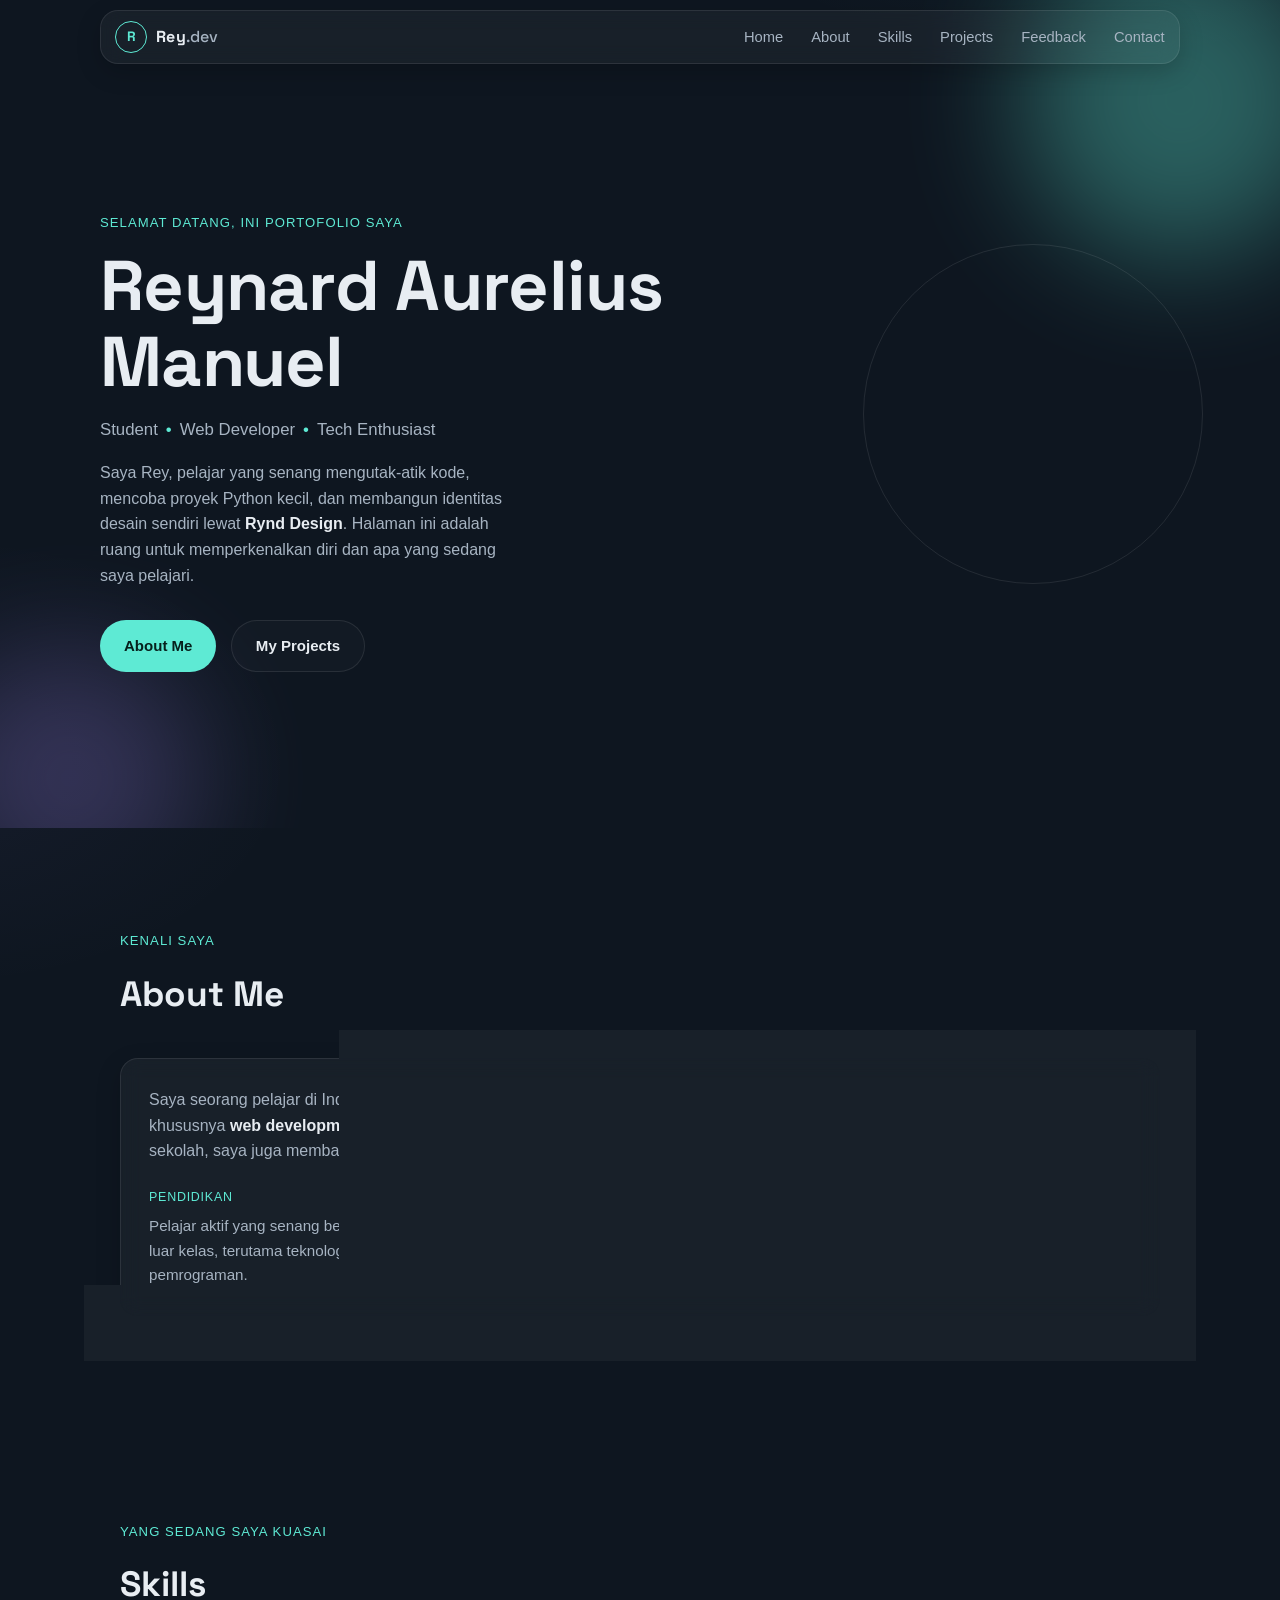
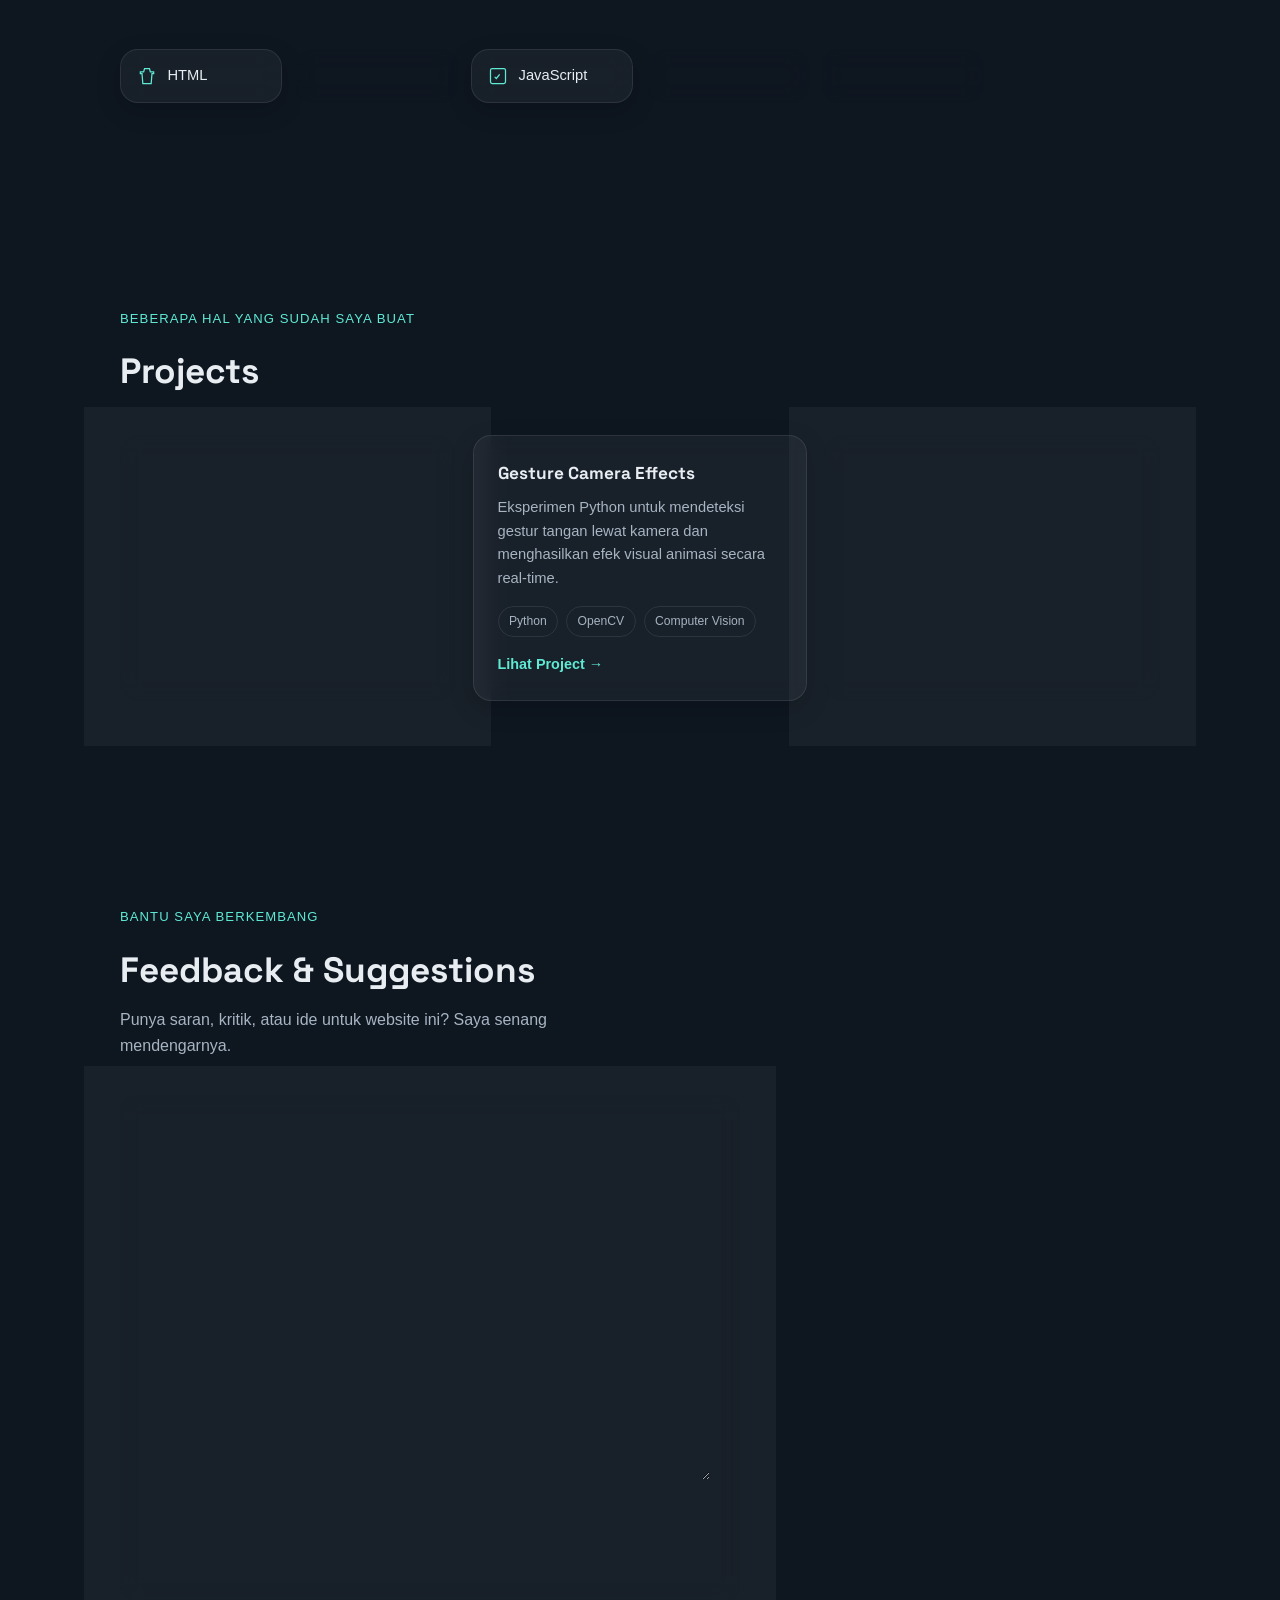
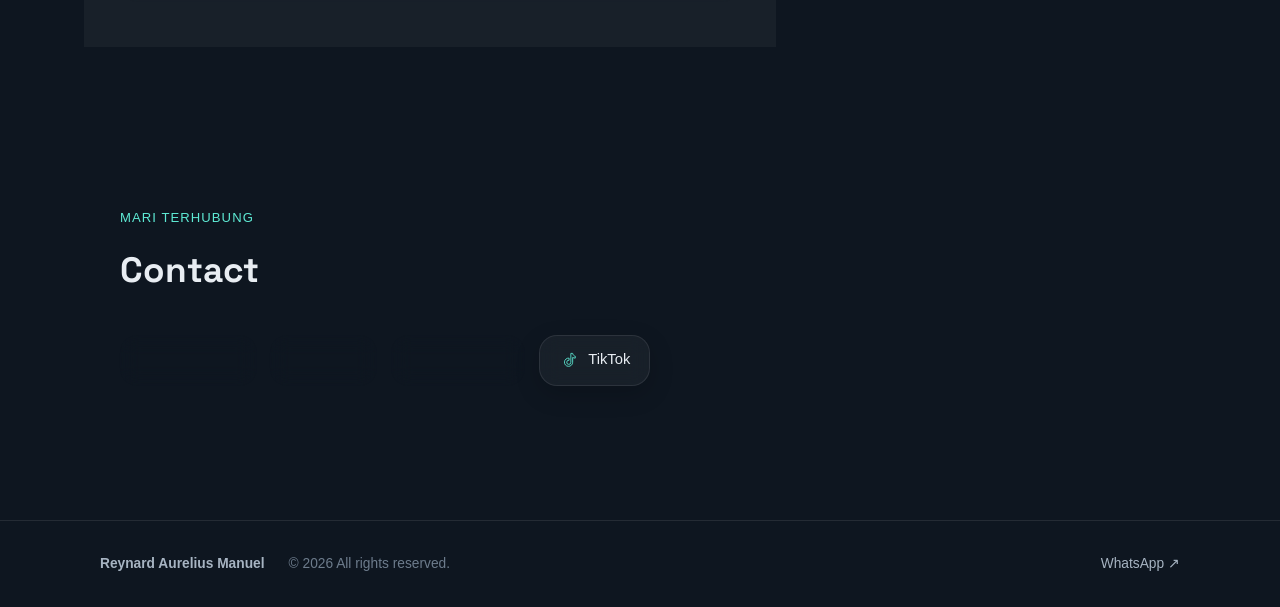
==== commit 7659b7ac: "Add files via upload" ====
--- a/index.html
+++ b/index.html
@@ -10,646 +10,7 @@
 <link rel="preconnect" href="https://fonts.gstatic.com" crossorigin>
 <link href="https://fonts.googleapis.com/css2?family=Space+Grotesk:wght@500;700&display=swap" rel="stylesheet">
 
-<style>
-/* ==========================================================
-   TOKENS
-   ========================================================== */
-:root {
-  /* colors */
-  --bg-0: #0e1620;
-  --bg-1: #141f2b;
-  --surface: rgba(255, 255, 255, 0.045);
-  --surface-strong: rgba(255, 255, 255, 0.07);
-  --border-soft: rgba(255, 255, 255, 0.09);
-  --text-hi: #e8edf2;
-  --text-mid: #a7b4c2;
-  --text-low: #6d7c8c;
-  --accent: #5eead4;
-  --accent-2: #a78bfa;
-  --accent-contrast: #06201c;
-
-  /* type */
-  --font-display: "Space Grotesk", "Segoe UI", ui-sans-serif, system-ui, sans-serif;
-  --font-body: -apple-system, BlinkMacSystemFont, "Segoe UI", Roboto, "Helvetica Neue", Arial, sans-serif;
-
-  /* layout */
-  --radius-lg: 18px;
-  --radius-md: 12px;
-  --radius-sm: 8px;
-  --max-w: 1080px;
-  --space-section: clamp(3.5rem, 8vw, 6.5rem);
-  --blur: 10px;
-
-  --ease: cubic-bezier(0.22, 1, 0.36, 1);
-}
-
-/* ==========================================================
-   RESET
-   ========================================================== */
-*, *::before, *::after { box-sizing: border-box; }
-html { scroll-behavior: smooth; }
-body {
-  margin: 0;
-  background: var(--bg-0);
-  color: var(--text-hi);
-  font-family: var(--font-body);
-  font-size: 16px;
-  line-height: 1.6;
-  -webkit-font-smoothing: antialiased;
-  overflow-x: hidden;
-}
-img { max-width: 100%; display: block; }
-a { color: inherit; text-decoration: none; }
-ul { list-style: none; margin: 0; padding: 0; }
-h1, h2, h3 { font-family: var(--font-display); margin: 0; }
-button { font: inherit; }
-input, select, textarea { font: inherit; }
-
-.skip-link {
-  position: absolute;
-  left: -999px;
-  top: 0;
-  background: var(--accent);
-  color: var(--accent-contrast);
-  padding: 0.75rem 1rem;
-  border-radius: var(--radius-sm);
-  z-index: 200;
-}
-.skip-link:focus {
-  left: 1rem;
-  top: 1rem;
-}
-
-:focus-visible {
-  outline: 2px solid var(--accent);
-  outline-offset: 3px;
-  border-radius: 4px;
-}
-
-/* subtle background wash so it isn't flat charcoal */
-body {
-  background-image:
-    radial-gradient(760px 420px at 85% -5%, rgba(94, 234, 212, 0.06), transparent 60%),
-    radial-gradient(600px 380px at -5% 20%, rgba(167, 139, 250, 0.05), transparent 60%);
-  background-repeat: no-repeat;
-}
-
-/* ==========================================================
-   GLASSMORPHISM — used sparingly (nav, cards, form, badges)
-   ========================================================== */
-.glass {
-  background: var(--surface);
-  border: 1px solid var(--border-soft);
-  border-radius: var(--radius-lg);
-  -webkit-backdrop-filter: blur(var(--blur));
-  backdrop-filter: blur(var(--blur));
-  box-shadow: 0 8px 24px rgba(0, 0, 0, 0.18);
-}
-@supports not (backdrop-filter: blur(1px)) {
-  .glass { background: rgba(20, 31, 43, 0.92); }
-}
-
-/* ==========================================================
-   NAV
-   ========================================================== */
-.nav-wrap {
-  position: fixed;
-  top: 0.6rem;
-  left: 0;
-  right: 0;
-  z-index: 100;
-  padding: 0 1rem;
-}
-.nav {
-  max-width: var(--max-w);
-  margin: 0 auto;
-  display: flex;
-  align-items: center;
-  justify-content: space-between;
-  padding: 0.65rem 0.9rem;
-}
-.nav-logo {
-  display: flex;
-  align-items: center;
-  gap: 0.55rem;
-  font-family: var(--font-display);
-  font-weight: 700;
-  letter-spacing: 0.01em;
-}
-.logo-ring {
-  width: 2rem;
-  height: 2rem;
-  border-radius: 50%;
-  border: 1.5px solid var(--accent);
-  display: grid;
-  place-items: center;
-  font-size: 0.85rem;
-  color: var(--accent);
-  flex-shrink: 0;
-}
-.logo-dim { color: var(--text-mid); font-weight: 500; }
-
-.nav-menu {
-  display: flex;
-  gap: 1.75rem;
-}
-.nav-link {
-  font-size: 0.92rem;
-  color: var(--text-mid);
-  transition: color 0.2s var(--ease);
-  padding: 0.25rem 0;
-  position: relative;
-}
-.nav-link::after {
-  content: "";
-  position: absolute;
-  left: 0; bottom: -2px;
-  width: 0; height: 1px;
-  background: var(--accent);
-  transition: width 0.25s var(--ease);
-}
-.nav-link:hover { color: var(--text-hi); }
-.nav-link:hover::after { width: 100%; }
-
-.nav-toggle {
-  display: none;
-  flex-direction: column;
-  justify-content: center;
-  gap: 4px;
-  width: 2.2rem;
-  height: 2.2rem;
-  background: transparent;
-  border: 1px solid var(--border-soft);
-  border-radius: var(--radius-sm);
-  cursor: pointer;
-}
-.nav-toggle span {
-  display: block;
-  width: 16px;
-  height: 1.5px;
-  margin: 0 auto;
-  background: var(--text-hi);
-  transition: transform 0.25s var(--ease), opacity 0.25s var(--ease);
-}
-.nav-toggle[aria-expanded="true"] span:nth-child(1) { transform: translateY(5.5px) rotate(45deg); }
-.nav-toggle[aria-expanded="true"] span:nth-child(2) { opacity: 0; }
-.nav-toggle[aria-expanded="true"] span:nth-child(3) { transform: translateY(-5.5px) rotate(-45deg); }
-
-/* ==========================================================
-   HERO
-   ========================================================== */
-.hero {
-  position: relative;
-  min-height: 92vh;
-  display: flex;
-  align-items: center;
-  padding: 6.5rem 1.25rem 3rem;
-  overflow: hidden;
-}
-.hero-deco {
-  position: absolute;
-  inset: 0;
-  pointer-events: none;
-  z-index: 0;
-}
-.orb {
-  position: absolute;
-  border-radius: 50%;
-  filter: blur(60px);
-  opacity: 0.35;
-}
-.orb-a {
-  width: 320px; height: 320px;
-  background: var(--accent);
-  top: -60px; right: -60px;
-}
-.orb-b {
-  width: 260px; height: 260px;
-  background: var(--accent-2);
-  bottom: -80px; left: -60px;
-  opacity: 0.22;
-}
-.ring-motif {
-  position: absolute;
-  width: 340px; height: 340px;
-  border: 1px solid var(--border-soft);
-  border-radius: 50%;
-  top: 50%; right: 6%;
-  transform: translateY(-50%);
-  display: none;
-}
-
-.hero-inner {
-  position: relative;
-  z-index: 1;
-  max-width: var(--max-w);
-  margin: 0 auto;
-  width: 100%;
-}
-.eyebrow {
-  font-size: 0.82rem;
-  letter-spacing: 0.08em;
-  text-transform: uppercase;
-  color: var(--accent);
-  margin: 0 0 0.9rem;
-}
-.hero-name {
-  font-size: clamp(2.3rem, 8vw, 4.4rem);
-  font-weight: 700;
-  line-height: 1.08;
-  letter-spacing: -0.01em;
-}
-.hero-subtitle {
-  margin: 1.1rem 0 1rem;
-  color: var(--text-mid);
-  font-size: clamp(0.95rem, 2.4vw, 1.05rem);
-  display: flex;
-  flex-wrap: wrap;
-  gap: 0.5rem;
-}
-.hero-subtitle .dot { color: var(--accent); }
-.hero-desc {
-  max-width: 46ch;
-  color: var(--text-mid);
-  font-size: 1rem;
-  margin: 0 0 2rem;
-}
-.hero-desc strong { color: var(--text-hi); font-weight: 600; }
-
-.hero-actions {
-  display: flex;
-  flex-wrap: wrap;
-  gap: 0.9rem;
-}
-
-/* ==========================================================
-   BUTTONS
-   ========================================================== */
-.btn {
-  display: inline-flex;
-  align-items: center;
-  justify-content: center;
-  padding: 0.8rem 1.5rem;
-  border-radius: 999px;
-  font-size: 0.94rem;
-  font-weight: 600;
-  transition: transform 0.2s var(--ease), background 0.2s var(--ease), border-color 0.2s var(--ease);
-  min-height: 44px;
-}
-.btn-primary {
-  background: var(--accent);
-  color: var(--accent-contrast);
-}
-.btn-primary:hover { transform: translateY(-2px); }
-.btn-ghost {
-  border: 1px solid var(--border-soft);
-  color: var(--text-hi);
-  background: rgba(255, 255, 255, 0.02);
-}
-.btn-ghost:hover {
-  border-color: var(--accent);
-  color: var(--accent);
-  transform: translateY(-2px);
-}
-
-/* ==========================================================
-   SECTIONS (shared)
-   ========================================================== */
-.section {
-  max-width: var(--max-w);
-  margin: 0 auto;
-  padding: var(--space-section) 1.25rem;
-}
-.section-head { margin-bottom: 2.25rem; }
-.section-head h2 {
-  font-size: clamp(1.6rem, 4vw, 2.2rem);
-  font-weight: 700;
-  margin-top: 0.35rem;
-}
-.section-desc {
-  color: var(--text-mid);
-  margin-top: 0.6rem;
-  max-width: 50ch;
-}
-
-/* ==========================================================
-   ABOUT
-   ========================================================== */
-.about-card {
-  padding: 1.75rem;
-}
-.about-card > p {
-  color: var(--text-mid);
-  margin: 0 0 1.5rem;
-  max-width: 68ch;
-}
-.about-card strong { color: var(--text-hi); }
-.about-grid {
-  display: grid;
-  grid-template-columns: 1fr;
-  gap: 1.25rem;
-}
-.about-item {
-  padding-top: 1.1rem;
-  border-top: 1px solid var(--border-soft);
-}
-.about-label {
-  display: block;
-  font-size: 0.78rem;
-  letter-spacing: 0.06em;
-  text-transform: uppercase;
-  color: var(--accent);
-  margin-bottom: 0.4rem;
-}
-.about-item p { margin: 0; color: var(--text-mid); font-size: 0.95rem; }
-
-/* ==========================================================
-   SKILLS
-   ========================================================== */
-.skills-grid {
-  display: grid;
-  grid-template-columns: repeat(2, 1fr);
-  gap: 0.85rem;
-}
-.skill-badge {
-  display: flex;
-  align-items: center;
-  gap: 0.65rem;
-  padding: 0.9rem 1rem;
-  font-size: 0.92rem;
-  font-weight: 500;
-  transition: transform 0.2s var(--ease), border-color 0.2s var(--ease);
-}
-.skill-badge svg {
-  width: 20px; height: 20px;
-  color: var(--accent);
-  flex-shrink: 0;
-}
-.skill-badge:hover {
-  transform: translateY(-3px);
-  border-color: var(--accent);
-}
-
-/* ==========================================================
-   PROJECTS
-   ========================================================== */
-.projects-grid {
-  display: grid;
-  grid-template-columns: 1fr;
-  gap: 1.1rem;
-}
-.project-card {
-  padding: 1.5rem;
-  display: flex;
-  flex-direction: column;
-  gap: 1rem;
-  transition: transform 0.2s var(--ease), border-color 0.2s var(--ease);
-}
-.project-card:hover {
-  transform: translateY(-4px);
-  border-color: rgba(94, 234, 212, 0.35);
-}
-.project-top h3 {
-  font-size: 1.08rem;
-  margin-bottom: 0.5rem;
-}
-.project-top p {
-  margin: 0;
-  color: var(--text-mid);
-  font-size: 0.92rem;
-}
-.tech-list {
-  display: flex;
-  flex-wrap: wrap;
-  gap: 0.5rem;
-}
-.tech-list li {
-  font-size: 0.76rem;
-  padding: 0.3rem 0.65rem;
-  border-radius: 999px;
-  border: 1px solid var(--border-soft);
-  color: var(--text-mid);
-}
-.project-link {
-  margin-top: auto;
-  font-size: 0.9rem;
-  font-weight: 600;
-  color: var(--accent);
-  width: fit-content;
-}
-.project-link:hover { text-decoration: underline; }
-
-/* ==========================================================
-   FEEDBACK FORM
-   ========================================================== */
-.feedback-form {
-  padding: 1.75rem;
-  display: flex;
-  flex-direction: column;
-  gap: 1.15rem;
-  max-width: 620px;
-}
-.field {
-  display: flex;
-  flex-direction: column;
-  gap: 0.45rem;
-}
-.field label {
-  font-size: 0.88rem;
-  font-weight: 600;
-  color: var(--text-hi);
-}
-.field-optional {
-  font-weight: 400;
-  color: var(--text-low);
-}
-.field input,
-.field select,
-.field textarea {
-  background: rgba(255, 255, 255, 0.03);
-  border: 1px solid var(--border-soft);
-  border-radius: var(--radius-sm);
-  padding: 0.75rem 0.9rem;
-  color: var(--text-hi);
-  min-height: 44px;
-  transition: border-color 0.2s var(--ease);
-}
-.field textarea { min-height: 110px; resize: vertical; }
-.field input:focus,
-.field select:focus,
-.field textarea:focus {
-  border-color: var(--accent);
-  outline: none;
-}
-.field select {
-  appearance: none;
-  background-image: linear-gradient(45deg, transparent 50%, var(--text-mid) 50%),
-                     linear-gradient(135deg, var(--text-mid) 50%, transparent 50%);
-  background-position: calc(100% - 18px) center, calc(100% - 13px) center;
-  background-size: 5px 5px, 5px 5px;
-  background-repeat: no-repeat;
-}
-.field.has-error input,
-.field.has-error select,
-.field.has-error textarea {
-  border-color: #f87171;
-}
-.field-error {
-  font-size: 0.8rem;
-  color: #f87171;
-  min-height: 1em;
-}
-.feedback-form .btn { align-self: flex-start; }
-
-/* ==========================================================
-   CONTACT
-   ========================================================== */
-.contact-row {
-  display: flex;
-  flex-wrap: wrap;
-  gap: 0.85rem;
-}
-.contact-link {
-  display: flex;
-  align-items: center;
-  gap: 0.6rem;
-  padding: 0.8rem 1.2rem;
-  font-size: 0.92rem;
-  font-weight: 500;
-  transition: transform 0.2s var(--ease), border-color 0.2s var(--ease);
-}
-.contact-link svg { width: 19px; height: 19px; color: var(--accent); }
-.contact-link:hover {
-  transform: translateY(-2px);
-  border-color: var(--accent);
-}
-
-/* ==========================================================
-   FOOTER
-   ========================================================== */
-.footer {
-  border-top: 1px solid var(--border-soft);
-  padding: 2rem 1.25rem;
-  margin-top: 2rem;
-}
-.footer-inner {
-  max-width: var(--max-w);
-  margin: 0 auto;
-  display: flex;
-  flex-wrap: wrap;
-  align-items: center;
-  gap: 0.5rem 1.5rem;
-  color: var(--text-low);
-  font-size: 0.86rem;
-}
-.footer-inner p { margin: 0; }
-.footer-inner p:first-child { color: var(--text-mid); font-weight: 600; }
-.footer-github { margin-left: auto; color: var(--text-mid); }
-.footer-github:hover { color: var(--accent); }
-
-/* ==========================================================
-   TOAST
-   ========================================================== */
-.toast {
-  position: fixed;
-  left: 50%;
-  bottom: 1.5rem;
-  transform: translateX(-50%) translateY(20px);
-  background: var(--surface-strong);
-  border: 1px solid var(--border-soft);
-  -webkit-backdrop-filter: blur(var(--blur));
-  backdrop-filter: blur(var(--blur));
-  color: var(--text-hi);
-  padding: 0.85rem 1.3rem;
-  border-radius: var(--radius-md);
-  font-size: 0.9rem;
-  opacity: 0;
-  pointer-events: none;
-  transition: opacity 0.25s var(--ease), transform 0.25s var(--ease);
-  z-index: 300;
-  max-width: 90vw;
-}
-.toast.show {
-  opacity: 1;
-  transform: translateX(-50%) translateY(0);
-}
-
-/* ==========================================================
-   REVEAL ANIMATION (lightweight, on scroll)
-   ========================================================== */
-.reveal {
-  opacity: 0;
-  transform: translateY(14px);
-  transition: opacity 0.55s var(--ease), transform 0.55s var(--ease);
-}
-.reveal.is-visible {
-  opacity: 1;
-  transform: translateY(0);
-}
-
-@media (prefers-reduced-motion: reduce) {
-  html { scroll-behavior: auto; }
-  * { transition-duration: 0.01ms !important; animation-duration: 0.01ms !important; }
-  .reveal { opacity: 1; transform: none; }
-}
-
-/* ==========================================================
-   RESPONSIVE — tablet & desktop
-   ========================================================== */
-@media (max-width: 760px) {
-  .nav-menu {
-    position: absolute;
-    top: calc(100% + 0.6rem);
-    left: 0;
-    right: 0;
-    flex-direction: column;
-    gap: 0;
-    background: var(--bg-1);
-    border: 1px solid var(--border-soft);
-    border-radius: var(--radius-md);
-    padding: 0.5rem;
-    -webkit-backdrop-filter: blur(var(--blur));
-    backdrop-filter: blur(var(--blur));
-    opacity: 0;
-    visibility: hidden;
-    transform: translateY(-8px);
-    transition: opacity 0.2s var(--ease), transform 0.2s var(--ease), visibility 0.2s;
-  }
-  .nav-menu.open {
-    opacity: 1;
-    visibility: visible;
-    transform: translateY(0);
-  }
-  .nav-menu li { width: 100%; }
-  .nav-link {
-    display: block;
-    padding: 0.85rem 0.75rem;
-    min-height: 44px;
-  }
-  .nav-toggle { display: flex; }
-}
-
-@media (min-width: 640px) {
-  .skills-grid { grid-template-columns: repeat(3, 1fr); }
-}
-
-@media (min-width: 700px) {
-  .projects-grid { grid-template-columns: repeat(2, 1fr); }
-}
-
-@media (min-width: 860px) {
-  .about-grid { grid-template-columns: repeat(3, 1fr); }
-  .about-item { padding-top: 0; border-top: none; border-left: 1px solid var(--border-soft); padding-left: 1.25rem; }
-  .about-item:first-child { border-left: none; padding-left: 0; }
-}
-
-@media (min-width: 980px) {
-  .projects-grid { grid-template-columns: repeat(3, 1fr); }
-  .skills-grid { grid-template-columns: repeat(6, 1fr); }
-  .ring-motif { display: block; }
-}
-
-</style>
+<link rel="stylesheet" href="style.css">
 </head>
 <body>
 
@@ -756,10 +117,6 @@
         <span>Python</span>
       </li>
       <li class="skill-badge glass">
-        <svg viewBox="0 0 24 24" aria-hidden="true"><circle cx="12" cy="12" r="9" fill="none" stroke="currentColor" stroke-width="1.5"/><path d="M12 3a9 9 0 000 18" fill="none" stroke="currentColor" stroke-width="1.5"/></svg>
-        <span>GitHub</span>
-      </li>
-      <li class="skill-badge glass">
         <svg viewBox="0 0 24 24" aria-hidden="true"><path d="M4 17V7l8-4 8 4v10l-8 4-8-4z" fill="none" stroke="currentColor" stroke-width="1.5"/></svg>
         <span>UI Design</span>
       </li>
@@ -854,17 +211,21 @@
     </div>
 
     <div class="contact-row reveal">
-      <a class="contact-link glass" href="https://github.com/[GITHUB]" target="_blank" rel="noopener noreferrer">
-        <svg viewBox="0 0 24 24" aria-hidden="true"><path d="M12 2a10 10 0 00-3.16 19.5c.5.1.68-.22.68-.48v-1.7c-2.78.6-3.37-1.34-3.37-1.34-.46-1.16-1.11-1.47-1.11-1.47-.9-.62.07-.6.07-.6 1 .07 1.53 1.03 1.53 1.03.9 1.52 2.34 1.08 2.91.83.09-.65.35-1.08.63-1.33-2.22-.25-4.56-1.11-4.56-4.93 0-1.09.39-1.98 1.03-2.68-.1-.25-.45-1.27.1-2.65 0 0 .84-.27 2.75 1.02a9.6 9.6 0 015 0c1.91-1.3 2.75-1.02 2.75-1.02.55 1.38.2 2.4.1 2.65.64.7 1.03 1.59 1.03 2.68 0 3.83-2.34 4.68-4.57 4.92.36.31.68.92.68 1.85v2.74c0 .27.18.58.69.48A10 10 0 0012 2z" fill="none" stroke="currentColor" stroke-width="1.3" stroke-linejoin="round"/></svg>
-        <span>GitHub</span>
-      </a>
-      <a class="contact-link glass" href="mailto:[EMAIL]">
+      <a class="contact-link glass" href="https://wa.me/6287888237317" target="_blank" rel="noopener noreferrer">
+        <svg viewBox="0 0 24 24" aria-hidden="true"><path d="M12 3a9 9 0 00-7.75 13.55L3 21l4.6-1.2A9 9 0 1012 3z" fill="none" stroke="currentColor" stroke-width="1.3" stroke-linejoin="round"/><path d="M8.5 8.8c.15-.5.5-.5.8-.5h.5c.2 0 .4.05.55.4.2.45.6 1.5.65 1.6.05.1.08.22.02.36-.06.14-.1.22-.2.34-.1.12-.2.24-.3.32-.1.1-.2.2-.09.4.11.2.5.85 1.1 1.38.75.7 1.4.9 1.6 1 .2.1.32.08.44-.05.13-.13.5-.58.63-.78.13-.2.26-.16.44-.1.18.07 1.15.55 1.35.65.2.1.33.15.38.24.05.1.05.55-.13 1.08-.18.53-1.04 1.02-1.44 1.08-.37.06-.83.08-1.34-.09-.31-.1-.7-.23-1.2-.45-2.13-.92-3.52-3.06-3.63-3.2-.1-.14-.87-1.15-.87-2.2 0-1.04.55-1.55.75-1.76z" fill="currentColor" stroke="none"/></svg>
+        <span>WhatsApp</span>
+      </a>
+      <a class="contact-link glass" href="mailto:reynard12399@gmail.com">
         <svg viewBox="0 0 24 24" aria-hidden="true"><rect x="3" y="5" width="18" height="14" rx="2" fill="none" stroke="currentColor" stroke-width="1.3"/><path d="M4 6.5l8 6 8-6" fill="none" stroke="currentColor" stroke-width="1.3"/></svg>
-        <span>Email</span>
-      </a>
-      <a class="contact-link glass" href="https://instagram.com/[INSTAGRAM]" target="_blank" rel="noopener noreferrer">
+        <span>Gmail</span>
+      </a>
+      <a class="contact-link glass" href="https://instagram.com/flwrreyxzr__" target="_blank" rel="noopener noreferrer">
         <svg viewBox="0 0 24 24" aria-hidden="true"><rect x="3" y="3" width="18" height="18" rx="5" fill="none" stroke="currentColor" stroke-width="1.3"/><circle cx="12" cy="12" r="4" fill="none" stroke="currentColor" stroke-width="1.3"/><circle cx="17.2" cy="6.8" r="1" fill="currentColor"/></svg>
         <span>Instagram</span>
+      </a>
+      <a class="contact-link glass" href="https://tiktok.com/@.rnt17" target="_blank" rel="noopener noreferrer">
+        <svg viewBox="0 0 24 24" aria-hidden="true"><path d="M16 3c.3 1.8 1.5 3.2 3.3 3.6V9c-1.2 0-2.3-.3-3.3-1v6.2a5.2 5.2 0 11-4.5-5.16v2.66a2.6 2.6 0 102.2 2.57V3h2.3z" fill="none" stroke="currentColor" stroke-width="1.1" stroke-linejoin="round"/></svg>
+        <span>TikTok</span>
       </a>
     </div>
   </section>
@@ -875,131 +236,12 @@
   <div class="footer-inner">
     <p>Reynard Aurelius Manuel</p>
     <p class="footer-copy">© <span id="year"></span> All rights reserved.</p>
-    <a href="https://github.com/[GITHUB]" target="_blank" rel="noopener noreferrer" class="footer-github">GitHub ↗</a>
+    <a href="https://wa.me/6287888237317" target="_blank" rel="noopener noreferrer" class="footer-github">WhatsApp ↗</a>
   </div>
 </footer>
 
 <div class="toast" id="toast" role="status" aria-live="polite"></div>
 
-<script>
-(() => {
-  "use strict";
-
-  /* ---------- Footer year ---------- */
-  const yearEl = document.getElementById("year");
-  if (yearEl) yearEl.textContent = new Date().getFullYear();
-
-  /* ---------- Mobile nav toggle ---------- */
-  const navToggle = document.getElementById("navToggle");
-  const navMenu = document.getElementById("navMenu");
-
-  if (navToggle && navMenu) {
-    navToggle.addEventListener("click", () => {
-      const isOpen = navMenu.classList.toggle("open");
-      navToggle.setAttribute("aria-expanded", String(isOpen));
-    });
-
-    navMenu.addEventListener("click", (e) => {
-      if (e.target.classList.contains("nav-link")) {
-        navMenu.classList.remove("open");
-        navToggle.setAttribute("aria-expanded", "false");
-      }
-    });
-  }
-
-  /* ---------- Scroll reveal (lightweight, single observer) ---------- */
-  const revealEls = document.querySelectorAll(".reveal");
-
-  if ("IntersectionObserver" in window && revealEls.length) {
-    const observer = new IntersectionObserver(
-      (entries, obs) => {
-        entries.forEach((entry) => {
-          if (entry.isIntersecting) {
-            entry.target.classList.add("is-visible");
-            obs.unobserve(entry.target);
-          }
-        });
-      },
-      { threshold: 0.12, rootMargin: "0px 0px -40px 0px" }
-    );
-    revealEls.forEach((el) => observer.observe(el));
-  } else {
-    // fallback: no IO support, just show everything
-    revealEls.forEach((el) => el.classList.add("is-visible"));
-  }
-
-  /* ---------- Feedback form validation ---------- */
-  const form = document.getElementById("feedbackForm");
-  const toast = document.getElementById("toast");
-  let toastTimer = null;
-
-  function showToast(message) {
-    if (!toast) return;
-    toast.textContent = message;
-    toast.classList.add("show");
-    clearTimeout(toastTimer);
-    toastTimer = setTimeout(() => toast.classList.remove("show"), 3200);
-  }
-
-  function setFieldError(fieldEl, errorEl, message) {
-    fieldEl.closest(".field").classList.toggle("has-error", Boolean(message));
-    if (errorEl) errorEl.textContent = message || "";
-  }
-
-  if (form) {
-    const categoryEl = document.getElementById("fbCategory");
-    const messageEl = document.getElementById("fbMessage");
-    const messageError = document.getElementById("fbMessageError");
-
-    form.addEventListener("submit", (e) => {
-      e.preventDefault();
-      let valid = true;
-
-      if (!categoryEl.value) {
-        setFieldError(categoryEl, null, "Pilih kategori");
-        valid = false;
-      } else {
-        setFieldError(categoryEl, null, "");
-      }
-
-      const message = messageEl.value.trim();
-      if (message.length < 5) {
-        setFieldError(messageEl, messageError, "Pesan minimal 5 karakter.");
-        valid = false;
-      } else {
-        setFieldError(messageEl, messageError, "");
-      }
-
-      if (!valid) return;
-
-      // No heavy backend yet — structured so it's easy to swap in a
-      // form/API endpoint later (e.g. fetch('/api/feedback', {...})).
-      const payload = {
-        name: form.name.value.trim() || "Anonim",
-        category: categoryEl.value,
-        message,
-      };
-
-      // Simple fallback: open a pre-filled mailto draft.
-      const subject = encodeURIComponent(`Feedback (${payload.category}) dari ${payload.name}`);
-      const body = encodeURIComponent(payload.message);
-      const mailtoLink = `mailto:[EMAIL]?subject=${subject}&body=${body}`;
-
-      showToast("Terima kasih atas masukan Anda!");
-      form.reset();
-
-      // Uncomment to actually open the mail client:
-      // window.location.href = mailtoLink;
-    });
-
-    [categoryEl, messageEl].forEach((el) => {
-      el.addEventListener("input", () => {
-        el.closest(".field").classList.remove("has-error");
-      });
-    });
-  }
-})();
-
-</script>
+<script src="script.js"></script>
 </body>
 </html>
--- a/style.css
+++ b/style.css
@@ -0,0 +1,669 @@
+/* ==========================================================
+   TOKENS
+   ========================================================== */
+:root {
+  /* colors */
+  --bg-0: #0e1620;
+  --bg-1: #141f2b;
+  --surface: rgba(255, 255, 255, 0.045);
+  --surface-strong: rgba(255, 255, 255, 0.07);
+  --border-soft: rgba(255, 255, 255, 0.09);
+  --text-hi: #e8edf2;
+  --text-mid: #a7b4c2;
+  --text-low: #6d7c8c;
+  --accent: #5eead4;
+  --accent-2: #a78bfa;
+  --accent-contrast: #06201c;
+
+  /* type */
+  --font-display: "Space Grotesk", "Segoe UI", ui-sans-serif, system-ui, sans-serif;
+  --font-body: -apple-system, BlinkMacSystemFont, "Segoe UI", Roboto, "Helvetica Neue", Arial, sans-serif;
+
+  /* layout */
+  --radius-lg: 18px;
+  --radius-md: 12px;
+  --radius-sm: 8px;
+  --max-w: 1080px;
+  --space-section: clamp(3.5rem, 8vw, 6.5rem);
+  --blur: 10px;
+
+  --ease: cubic-bezier(0.22, 1, 0.36, 1);
+}
+
+/* ==========================================================
+   RESET
+   ========================================================== */
+*, *::before, *::after { box-sizing: border-box; }
+html { scroll-behavior: smooth; }
+body {
+  margin: 0;
+  background: var(--bg-0);
+  color: var(--text-hi);
+  font-family: var(--font-body);
+  font-size: 16px;
+  line-height: 1.6;
+  -webkit-font-smoothing: antialiased;
+  overflow-x: hidden;
+}
+img { max-width: 100%; display: block; }
+a { color: inherit; text-decoration: none; }
+ul { list-style: none; margin: 0; padding: 0; }
+h1, h2, h3 { font-family: var(--font-display); margin: 0; }
+button { font: inherit; }
+input, select, textarea { font: inherit; }
+
+.skip-link {
+  position: absolute;
+  left: -999px;
+  top: 0;
+  background: var(--accent);
+  color: var(--accent-contrast);
+  padding: 0.75rem 1rem;
+  border-radius: var(--radius-sm);
+  z-index: 200;
+}
+.skip-link:focus {
+  left: 1rem;
+  top: 1rem;
+}
+
+:focus-visible {
+  outline: 2px solid var(--accent);
+  outline-offset: 3px;
+  border-radius: 4px;
+}
+
+/* subtle background wash so it isn't flat charcoal */
+body {
+  background-image:
+    radial-gradient(760px 420px at 85% -5%, rgba(94, 234, 212, 0.06), transparent 60%),
+    radial-gradient(600px 380px at -5% 20%, rgba(167, 139, 250, 0.05), transparent 60%);
+  background-repeat: no-repeat;
+}
+
+/* ==========================================================
+   GLASSMORPHISM — used sparingly (nav, cards, form, badges)
+   ========================================================== */
+.glass {
+  background: var(--surface);
+  border: 1px solid var(--border-soft);
+  border-radius: var(--radius-lg);
+  -webkit-backdrop-filter: blur(var(--blur));
+  backdrop-filter: blur(var(--blur));
+  box-shadow: 0 8px 24px rgba(0, 0, 0, 0.18);
+}
+@supports not (backdrop-filter: blur(1px)) {
+  .glass { background: rgba(20, 31, 43, 0.92); }
+}
+
+/* ==========================================================
+   NAV
+   ========================================================== */
+.nav-wrap {
+  position: fixed;
+  top: 0.6rem;
+  left: 0;
+  right: 0;
+  z-index: 100;
+  padding: 0 1rem;
+}
+.nav {
+  max-width: var(--max-w);
+  margin: 0 auto;
+  display: flex;
+  align-items: center;
+  justify-content: space-between;
+  padding: 0.65rem 0.9rem;
+}
+.nav-logo {
+  display: flex;
+  align-items: center;
+  gap: 0.55rem;
+  font-family: var(--font-display);
+  font-weight: 700;
+  letter-spacing: 0.01em;
+}
+.logo-ring {
+  width: 2rem;
+  height: 2rem;
+  border-radius: 50%;
+  border: 1.5px solid var(--accent);
+  display: grid;
+  place-items: center;
+  font-size: 0.85rem;
+  color: var(--accent);
+  flex-shrink: 0;
+}
+.logo-dim { color: var(--text-mid); font-weight: 500; }
+
+.nav-menu {
+  display: flex;
+  gap: 1.75rem;
+}
+.nav-link {
+  font-size: 0.92rem;
+  color: var(--text-mid);
+  transition: color 0.2s var(--ease);
+  padding: 0.25rem 0;
+  position: relative;
+}
+.nav-link::after {
+  content: "";
+  position: absolute;
+  left: 0; bottom: -2px;
+  width: 0; height: 1px;
+  background: var(--accent);
+  transition: width 0.25s var(--ease);
+}
+.nav-link:hover { color: var(--text-hi); }
+.nav-link:hover::after { width: 100%; }
+
+.nav-toggle {
+  display: none;
+  flex-direction: column;
+  justify-content: center;
+  gap: 4px;
+  width: 2.2rem;
+  height: 2.2rem;
+  background: transparent;
+  border: 1px solid var(--border-soft);
+  border-radius: var(--radius-sm);
+  cursor: pointer;
+}
+.nav-toggle span {
+  display: block;
+  width: 16px;
+  height: 1.5px;
+  margin: 0 auto;
+  background: var(--text-hi);
+  transition: transform 0.25s var(--ease), opacity 0.25s var(--ease);
+}
+.nav-toggle[aria-expanded="true"] span:nth-child(1) { transform: translateY(5.5px) rotate(45deg); }
+.nav-toggle[aria-expanded="true"] span:nth-child(2) { opacity: 0; }
+.nav-toggle[aria-expanded="true"] span:nth-child(3) { transform: translateY(-5.5px) rotate(-45deg); }
+
+/* ==========================================================
+   HERO
+   ========================================================== */
+.hero {
+  position: relative;
+  min-height: 92vh;
+  display: flex;
+  align-items: center;
+  padding: 6.5rem 1.25rem 3rem;
+  overflow: hidden;
+}
+.hero-deco {
+  position: absolute;
+  inset: 0;
+  pointer-events: none;
+  z-index: 0;
+}
+.orb {
+  position: absolute;
+  border-radius: 50%;
+  filter: blur(60px);
+  opacity: 0.35;
+}
+.orb-a {
+  width: 320px; height: 320px;
+  background: var(--accent);
+  top: -60px; right: -60px;
+}
+.orb-b {
+  width: 260px; height: 260px;
+  background: var(--accent-2);
+  bottom: -80px; left: -60px;
+  opacity: 0.22;
+}
+.ring-motif {
+  position: absolute;
+  width: 340px; height: 340px;
+  border: 1px solid var(--border-soft);
+  border-radius: 50%;
+  top: 50%; right: 6%;
+  transform: translateY(-50%);
+  display: none;
+}
+
+.hero-inner {
+  position: relative;
+  z-index: 1;
+  max-width: var(--max-w);
+  margin: 0 auto;
+  width: 100%;
+}
+.eyebrow {
+  font-size: 0.82rem;
+  letter-spacing: 0.08em;
+  text-transform: uppercase;
+  color: var(--accent);
+  margin: 0 0 0.9rem;
+}
+.hero-name {
+  font-size: clamp(2.3rem, 8vw, 4.4rem);
+  font-weight: 700;
+  line-height: 1.08;
+  letter-spacing: -0.01em;
+}
+.hero-subtitle {
+  margin: 1.1rem 0 1rem;
+  color: var(--text-mid);
+  font-size: clamp(0.95rem, 2.4vw, 1.05rem);
+  display: flex;
+  flex-wrap: wrap;
+  gap: 0.5rem;
+}
+.hero-subtitle .dot { color: var(--accent); }
+.hero-desc {
+  max-width: 46ch;
+  color: var(--text-mid);
+  font-size: 1rem;
+  margin: 0 0 2rem;
+}
+.hero-desc strong { color: var(--text-hi); font-weight: 600; }
+
+.hero-actions {
+  display: flex;
+  flex-wrap: wrap;
+  gap: 0.9rem;
+}
+
+/* ==========================================================
+   BUTTONS
+   ========================================================== */
+.btn {
+  display: inline-flex;
+  align-items: center;
+  justify-content: center;
+  padding: 0.8rem 1.5rem;
+  border-radius: 999px;
+  font-size: 0.94rem;
+  font-weight: 600;
+  transition: transform 0.2s var(--ease), background 0.2s var(--ease), border-color 0.2s var(--ease);
+  min-height: 44px;
+}
+.btn-primary {
+  background: var(--accent);
+  color: var(--accent-contrast);
+}
+.btn-primary:hover { transform: translateY(-2px); }
+.btn-ghost {
+  border: 1px solid var(--border-soft);
+  color: var(--text-hi);
+  background: rgba(255, 255, 255, 0.02);
+}
+.btn-ghost:hover {
+  border-color: var(--accent);
+  color: var(--accent);
+  transform: translateY(-2px);
+}
+
+/* ==========================================================
+   SECTIONS (shared)
+   ========================================================== */
+.section {
+  max-width: var(--max-w);
+  margin: 0 auto;
+  padding: var(--space-section) 1.25rem;
+}
+.section-head { margin-bottom: 2.25rem; }
+.section-head h2 {
+  font-size: clamp(1.6rem, 4vw, 2.2rem);
+  font-weight: 700;
+  margin-top: 0.35rem;
+}
+.section-desc {
+  color: var(--text-mid);
+  margin-top: 0.6rem;
+  max-width: 50ch;
+}
+
+/* ==========================================================
+   ABOUT
+   ========================================================== */
+.about-card {
+  padding: 1.75rem;
+}
+.about-card > p {
+  color: var(--text-mid);
+  margin: 0 0 1.5rem;
+  max-width: 68ch;
+}
+.about-card strong { color: var(--text-hi); }
+.about-grid {
+  display: grid;
+  grid-template-columns: 1fr;
+  gap: 1.25rem;
+}
+.about-item {
+  padding-top: 1.1rem;
+  border-top: 1px solid var(--border-soft);
+}
+.about-label {
+  display: block;
+  font-size: 0.78rem;
+  letter-spacing: 0.06em;
+  text-transform: uppercase;
+  color: var(--accent);
+  margin-bottom: 0.4rem;
+}
+.about-item p { margin: 0; color: var(--text-mid); font-size: 0.95rem; }
+
+/* ==========================================================
+   SKILLS
+   ========================================================== */
+.skills-grid {
+  display: grid;
+  grid-template-columns: repeat(2, 1fr);
+  gap: 0.85rem;
+}
+.skill-badge {
+  display: flex;
+  align-items: center;
+  gap: 0.65rem;
+  padding: 0.9rem 1rem;
+  font-size: 0.92rem;
+  font-weight: 500;
+  transition: transform 0.2s var(--ease), border-color 0.2s var(--ease);
+}
+.skill-badge svg {
+  width: 20px; height: 20px;
+  color: var(--accent);
+  flex-shrink: 0;
+}
+.skill-badge:hover {
+  transform: translateY(-3px);
+  border-color: var(--accent);
+}
+
+/* ==========================================================
+   PROJECTS
+   ========================================================== */
+.projects-grid {
+  display: grid;
+  grid-template-columns: 1fr;
+  gap: 1.1rem;
+}
+.project-card {
+  padding: 1.5rem;
+  display: flex;
+  flex-direction: column;
+  gap: 1rem;
+  transition: transform 0.2s var(--ease), border-color 0.2s var(--ease);
+}
+.project-card:hover {
+  transform: translateY(-4px);
+  border-color: rgba(94, 234, 212, 0.35);
+}
+.project-top h3 {
+  font-size: 1.08rem;
+  margin-bottom: 0.5rem;
+}
+.project-top p {
+  margin: 0;
+  color: var(--text-mid);
+  font-size: 0.92rem;
+}
+.tech-list {
+  display: flex;
+  flex-wrap: wrap;
+  gap: 0.5rem;
+}
+.tech-list li {
+  font-size: 0.76rem;
+  padding: 0.3rem 0.65rem;
+  border-radius: 999px;
+  border: 1px solid var(--border-soft);
+  color: var(--text-mid);
+}
+.project-link {
+  margin-top: auto;
+  font-size: 0.9rem;
+  font-weight: 600;
+  color: var(--accent);
+  width: fit-content;
+}
+.project-link:hover { text-decoration: underline; }
+
+/* ==========================================================
+   FEEDBACK FORM
+   ========================================================== */
+.feedback-form {
+  padding: 1.75rem;
+  display: flex;
+  flex-direction: column;
+  gap: 1.15rem;
+  max-width: 620px;
+}
+.field {
+  display: flex;
+  flex-direction: column;
+  gap: 0.45rem;
+}
+.field label {
+  font-size: 0.88rem;
+  font-weight: 600;
+  color: var(--text-hi);
+}
+.field-optional {
+  font-weight: 400;
+  color: var(--text-low);
+}
+.field input,
+.field select,
+.field textarea {
+  background: rgba(255, 255, 255, 0.03);
+  border: 1px solid var(--border-soft);
+  border-radius: var(--radius-sm);
+  padding: 0.75rem 0.9rem;
+  color: var(--text-hi);
+  min-height: 44px;
+  transition: border-color 0.2s var(--ease);
+}
+.field textarea { min-height: 110px; resize: vertical; }
+.field input:focus,
+.field select:focus,
+.field textarea:focus {
+  border-color: var(--accent);
+  outline: none;
+}
+.field select {
+  appearance: none;
+  background-image: linear-gradient(45deg, transparent 50%, var(--text-mid) 50%),
+                     linear-gradient(135deg, var(--text-mid) 50%, transparent 50%);
+  background-position: calc(100% - 18px) center, calc(100% - 13px) center;
+  background-size: 5px 5px, 5px 5px;
+  background-repeat: no-repeat;
+}
+.field.has-error input,
+.field.has-error select,
+.field.has-error textarea {
+  border-color: #f87171;
+}
+.field-error {
+  font-size: 0.8rem;
+  color: #f87171;
+  min-height: 1em;
+}
+.feedback-form .btn { align-self: flex-start; }
+
+/* ==========================================================
+   CONTACT
+   ========================================================== */
+.contact-row {
+  display: flex;
+  flex-wrap: wrap;
+  gap: 0.85rem;
+}
+.contact-link {
+  position: relative;
+  display: flex;
+  align-items: center;
+  gap: 0.6rem;
+  padding: 0.8rem 1.2rem;
+  font-size: 0.92rem;
+  font-weight: 500;
+  overflow: hidden;
+  isolation: isolate;
+  transition: transform 0.35s var(--ease), border-color 0.35s var(--ease), background 0.35s var(--ease);
+}
+.contact-link svg {
+  width: 19px;
+  height: 19px;
+  color: var(--accent);
+  transition: transform 0.4s cubic-bezier(0.34, 1.56, 0.64, 1);
+}
+.contact-link:hover {
+  transform: translateY(-3px);
+  border-color: var(--accent);
+}
+.contact-link:hover svg {
+  transform: scale(1.12) rotate(-4deg);
+}
+.contact-link:active {
+  transform: translateY(-1px) scale(0.97);
+  transition: transform 0.12s var(--ease);
+}
+
+/* click ripple — smooth radial pulse instead of a stock highlight */
+.contact-link .ripple {
+  position: absolute;
+  border-radius: 50%;
+  background: radial-gradient(circle, rgba(94, 234, 212, 0.35), rgba(94, 234, 212, 0) 70%);
+  transform: scale(0);
+  pointer-events: none;
+  z-index: -1;
+  animation: ripple-out 0.65s var(--ease) forwards;
+}
+@keyframes ripple-out {
+  to {
+    transform: scale(1);
+    opacity: 0;
+  }
+}
+
+/* ==========================================================
+   FOOTER
+   ========================================================== */
+.footer {
+  border-top: 1px solid var(--border-soft);
+  padding: 2rem 1.25rem;
+  margin-top: 2rem;
+}
+.footer-inner {
+  max-width: var(--max-w);
+  margin: 0 auto;
+  display: flex;
+  flex-wrap: wrap;
+  align-items: center;
+  gap: 0.5rem 1.5rem;
+  color: var(--text-low);
+  font-size: 0.86rem;
+}
+.footer-inner p { margin: 0; }
+.footer-inner p:first-child { color: var(--text-mid); font-weight: 600; }
+.footer-github { margin-left: auto; color: var(--text-mid); }
+.footer-github:hover { color: var(--accent); }
+
+/* ==========================================================
+   TOAST
+   ========================================================== */
+.toast {
+  position: fixed;
+  left: 50%;
+  bottom: 1.5rem;
+  transform: translateX(-50%) translateY(20px);
+  background: var(--surface-strong);
+  border: 1px solid var(--border-soft);
+  -webkit-backdrop-filter: blur(var(--blur));
+  backdrop-filter: blur(var(--blur));
+  color: var(--text-hi);
+  padding: 0.85rem 1.3rem;
+  border-radius: var(--radius-md);
+  font-size: 0.9rem;
+  opacity: 0;
+  pointer-events: none;
+  transition: opacity 0.25s var(--ease), transform 0.25s var(--ease);
+  z-index: 300;
+  max-width: 90vw;
+}
+.toast.show {
+  opacity: 1;
+  transform: translateX(-50%) translateY(0);
+}
+
+/* ==========================================================
+   REVEAL ANIMATION (lightweight, on scroll)
+   ========================================================== */
+.reveal {
+  opacity: 0;
+  transform: translateY(14px);
+  transition: opacity 0.55s var(--ease), transform 0.55s var(--ease);
+}
+.reveal.is-visible {
+  opacity: 1;
+  transform: translateY(0);
+}
+
+@media (prefers-reduced-motion: reduce) {
+  html { scroll-behavior: auto; }
+  * { transition-duration: 0.01ms !important; animation-duration: 0.01ms !important; }
+  .reveal { opacity: 1; transform: none; }
+}
+
+/* ==========================================================
+   RESPONSIVE — tablet & desktop
+   ========================================================== */
+@media (max-width: 760px) {
+  .nav-menu {
+    position: absolute;
+    top: calc(100% + 0.6rem);
+    left: 0;
+    right: 0;
+    flex-direction: column;
+    gap: 0;
+    background: var(--bg-1);
+    border: 1px solid var(--border-soft);
+    border-radius: var(--radius-md);
+    padding: 0.5rem;
+    -webkit-backdrop-filter: blur(var(--blur));
+    backdrop-filter: blur(var(--blur));
+    opacity: 0;
+    visibility: hidden;
+    transform: translateY(-8px);
+    transition: opacity 0.2s var(--ease), transform 0.2s var(--ease), visibility 0.2s;
+  }
+  .nav-menu.open {
+    opacity: 1;
+    visibility: visible;
+    transform: translateY(0);
+  }
+  .nav-menu li { width: 100%; }
+  .nav-link {
+    display: block;
+    padding: 0.85rem 0.75rem;
+    min-height: 44px;
+  }
+  .nav-toggle { display: flex; }
+}
+
+@media (min-width: 640px) {
+  .skills-grid { grid-template-columns: repeat(3, 1fr); }
+}
+
+@media (min-width: 700px) {
+  .projects-grid { grid-template-columns: repeat(2, 1fr); }
+}
+
+@media (min-width: 860px) {
+  .about-grid { grid-template-columns: repeat(3, 1fr); }
+  .about-item { padding-top: 0; border-top: none; border-left: 1px solid var(--border-soft); padding-left: 1.25rem; }
+  .about-item:first-child { border-left: none; padding-left: 0; }
+}
+
+@media (min-width: 980px) {
+  .projects-grid { grid-template-columns: repeat(3, 1fr); }
+  .skills-grid { grid-template-columns: repeat(6, 1fr); }
+  .ring-motif { display: block; }
+}
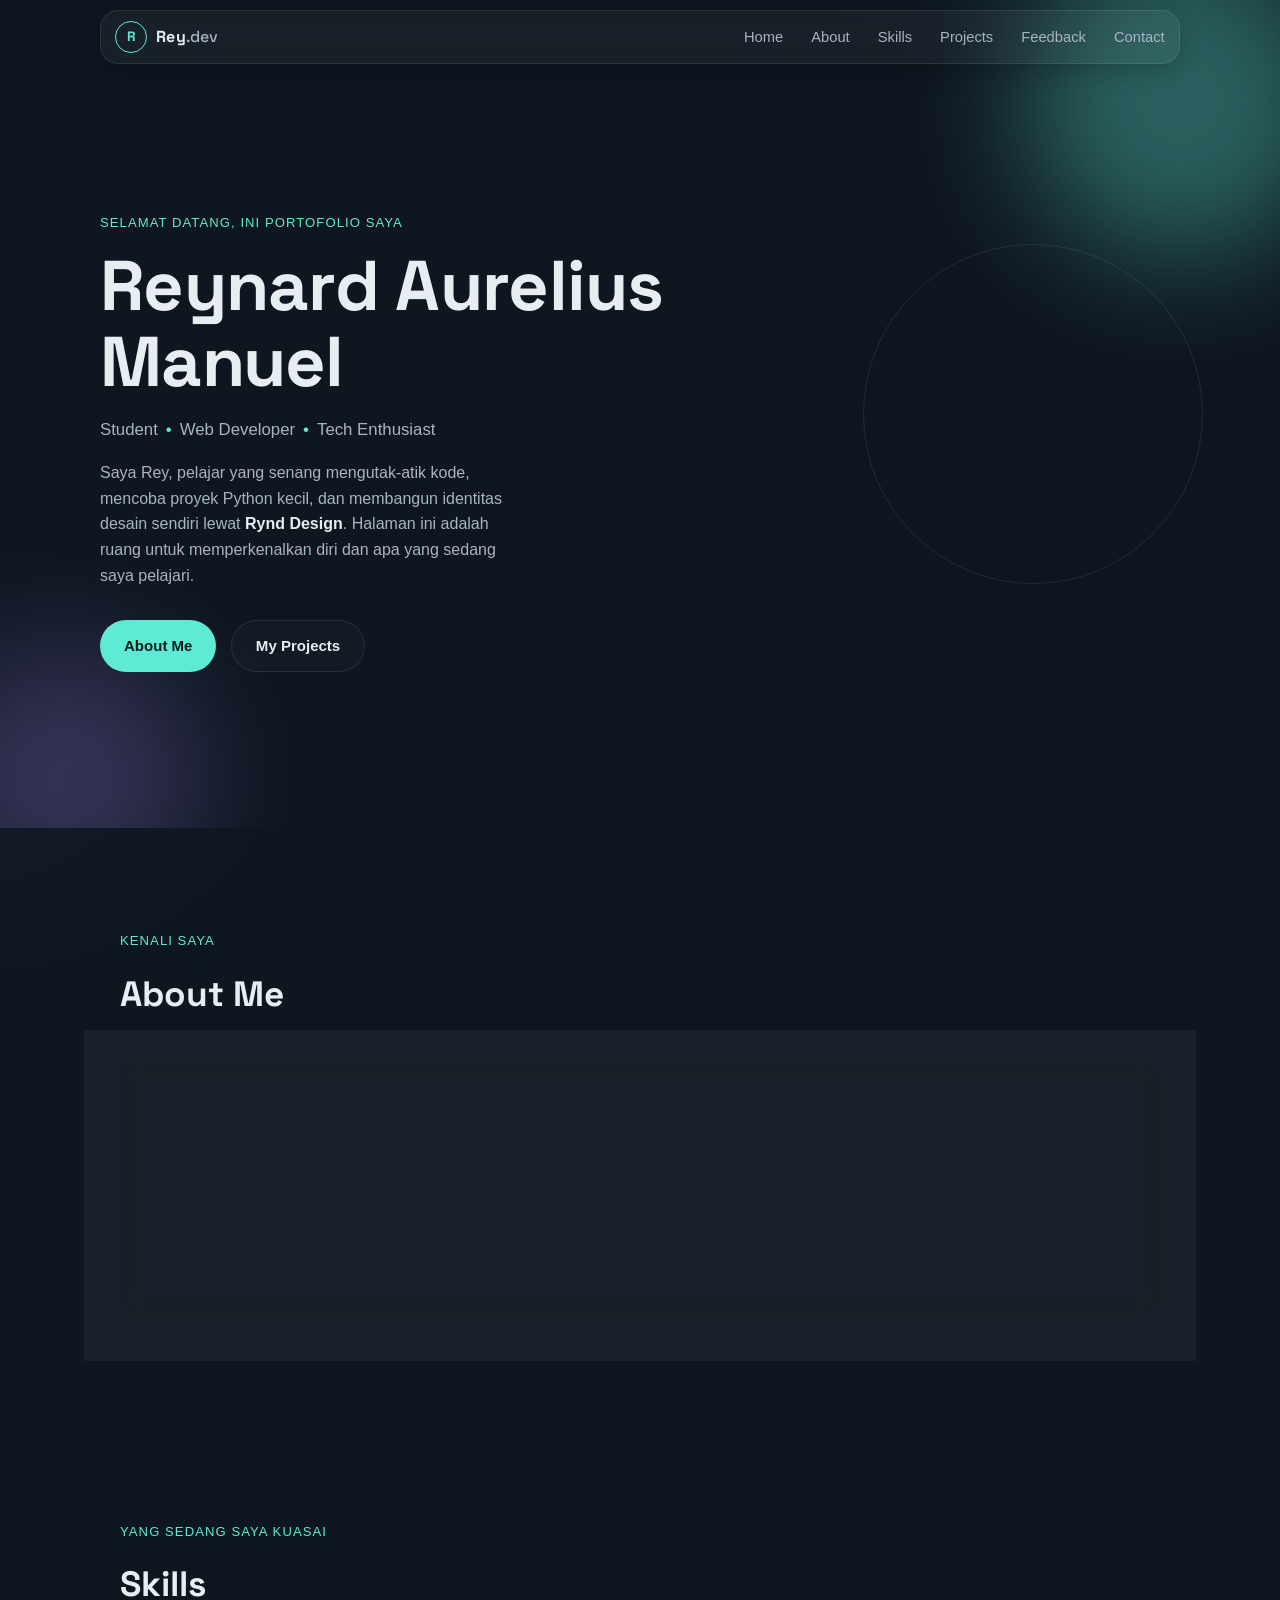
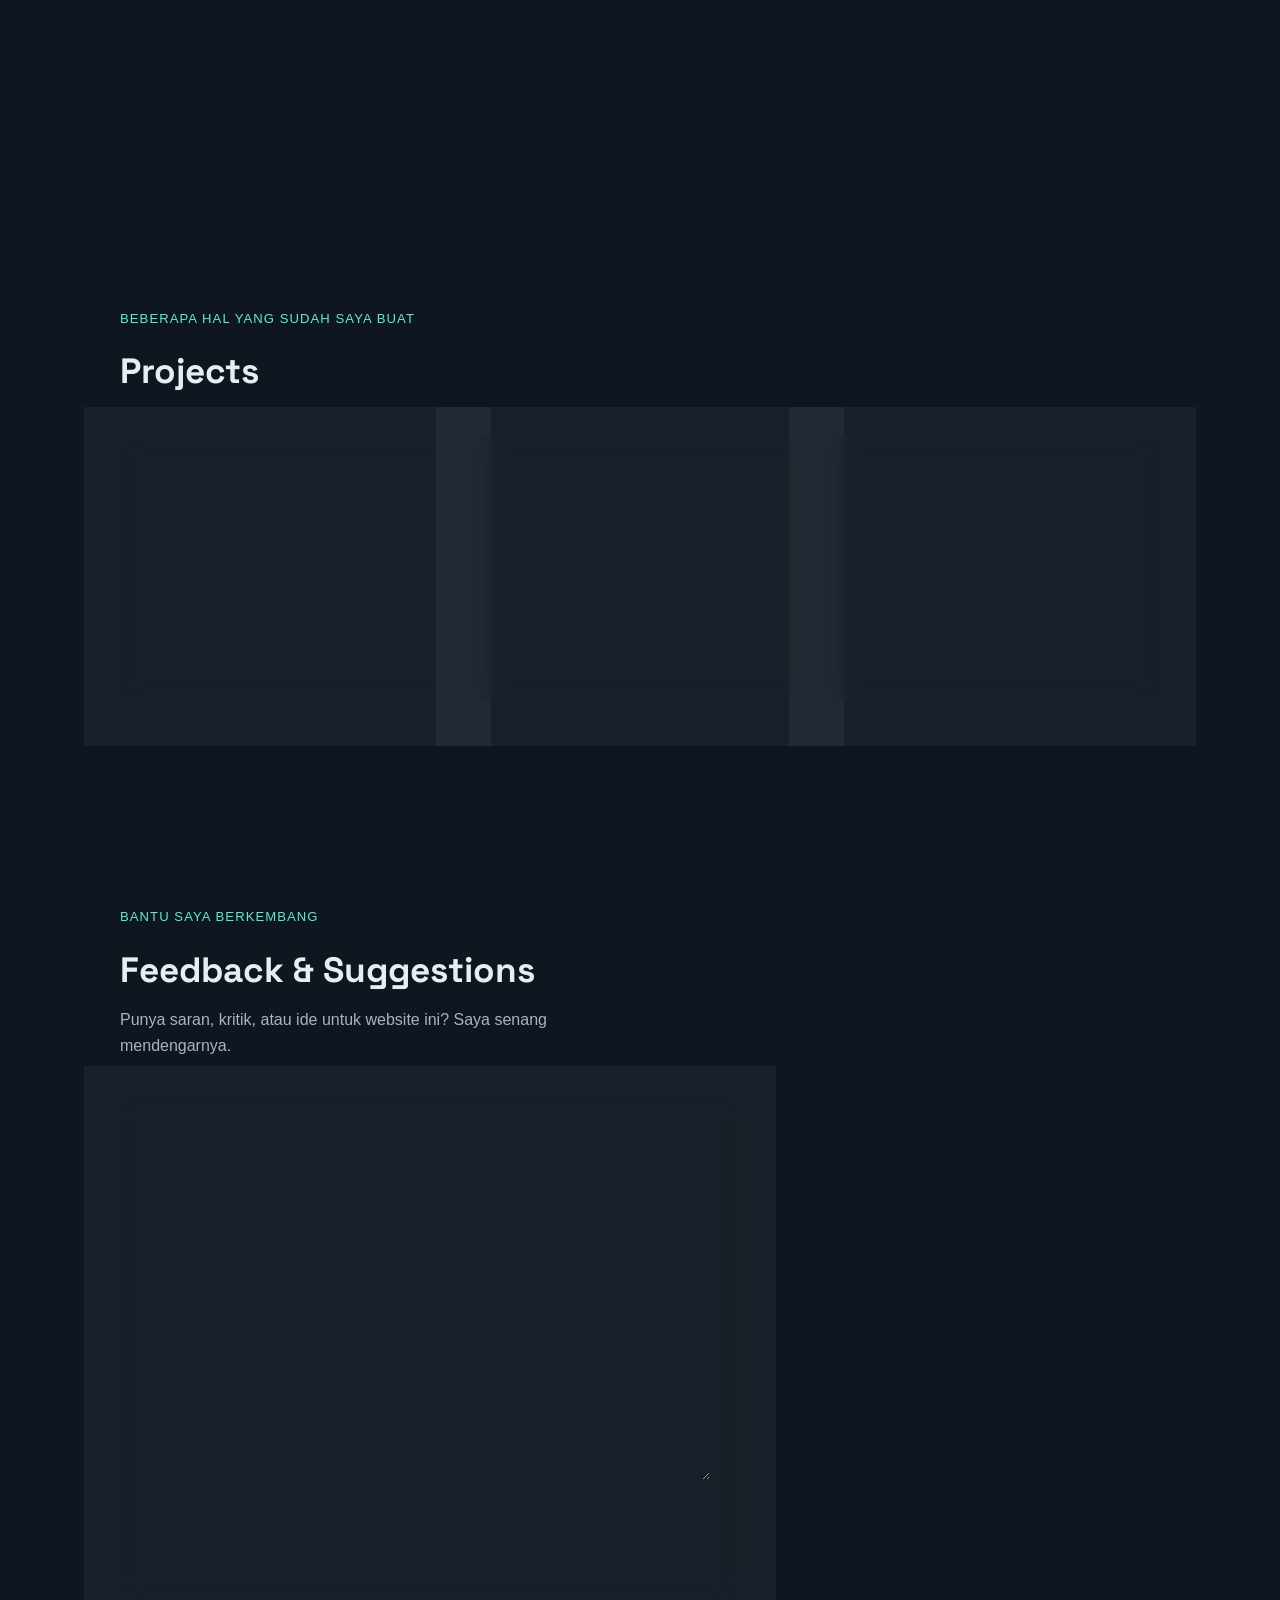
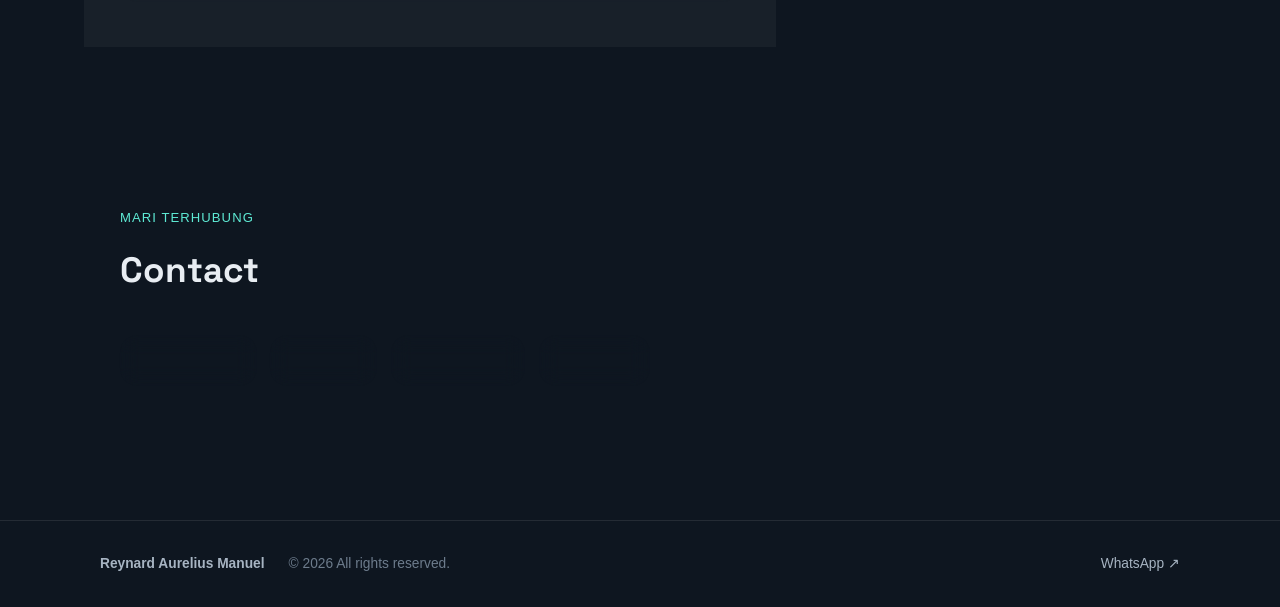
==== commit dbaafe88: "Rename portfolio-single (1).html to index.html" ====
--- a/index.html
+++ b/index.html
@@ -10,7 +10,678 @@
 <link rel="preconnect" href="https://fonts.gstatic.com" crossorigin>
 <link href="https://fonts.googleapis.com/css2?family=Space+Grotesk:wght@500;700&display=swap" rel="stylesheet">
 
-<link rel="stylesheet" href="style.css">
+<style>
+/* ==========================================================
+   TOKENS
+   ========================================================== */
+:root {
+  /* colors */
+  --bg-0: #0e1620;
+  --bg-1: #141f2b;
+  --surface: rgba(255, 255, 255, 0.045);
+  --surface-strong: rgba(255, 255, 255, 0.07);
+  --border-soft: rgba(255, 255, 255, 0.09);
+  --text-hi: #e8edf2;
+  --text-mid: #a7b4c2;
+  --text-low: #6d7c8c;
+  --accent: #5eead4;
+  --accent-2: #a78bfa;
+  --accent-contrast: #06201c;
+
+  /* type */
+  --font-display: "Space Grotesk", "Segoe UI", ui-sans-serif, system-ui, sans-serif;
+  --font-body: -apple-system, BlinkMacSystemFont, "Segoe UI", Roboto, "Helvetica Neue", Arial, sans-serif;
+
+  /* layout */
+  --radius-lg: 18px;
+  --radius-md: 12px;
+  --radius-sm: 8px;
+  --max-w: 1080px;
+  --space-section: clamp(3.5rem, 8vw, 6.5rem);
+  --blur: 10px;
+
+  --ease: cubic-bezier(0.22, 1, 0.36, 1);
+}
+
+/* ==========================================================
+   RESET
+   ========================================================== */
+*, *::before, *::after { box-sizing: border-box; }
+html { scroll-behavior: smooth; }
+body {
+  margin: 0;
+  background: var(--bg-0);
+  color: var(--text-hi);
+  font-family: var(--font-body);
+  font-size: 16px;
+  line-height: 1.6;
+  -webkit-font-smoothing: antialiased;
+  overflow-x: hidden;
+}
+img { max-width: 100%; display: block; }
+a { color: inherit; text-decoration: none; }
+ul { list-style: none; margin: 0; padding: 0; }
+h1, h2, h3 { font-family: var(--font-display); margin: 0; }
+button { font: inherit; }
+input, select, textarea { font: inherit; }
+
+.skip-link {
+  position: absolute;
+  left: -999px;
+  top: 0;
+  background: var(--accent);
+  color: var(--accent-contrast);
+  padding: 0.75rem 1rem;
+  border-radius: var(--radius-sm);
+  z-index: 200;
+}
+.skip-link:focus {
+  left: 1rem;
+  top: 1rem;
+}
+
+:focus-visible {
+  outline: 2px solid var(--accent);
+  outline-offset: 3px;
+  border-radius: 4px;
+}
+
+/* subtle background wash so it isn't flat charcoal */
+body {
+  background-image:
+    radial-gradient(760px 420px at 85% -5%, rgba(94, 234, 212, 0.06), transparent 60%),
+    radial-gradient(600px 380px at -5% 20%, rgba(167, 139, 250, 0.05), transparent 60%);
+  background-repeat: no-repeat;
+}
+
+/* ==========================================================
+   GLASSMORPHISM — used sparingly (nav, cards, form, badges)
+   ========================================================== */
+.glass {
+  background: var(--surface);
+  border: 1px solid var(--border-soft);
+  border-radius: var(--radius-lg);
+  -webkit-backdrop-filter: blur(var(--blur));
+  backdrop-filter: blur(var(--blur));
+  box-shadow: 0 8px 24px rgba(0, 0, 0, 0.18);
+}
+@supports not (backdrop-filter: blur(1px)) {
+  .glass { background: rgba(20, 31, 43, 0.92); }
+}
+
+/* ==========================================================
+   NAV
+   ========================================================== */
+.nav-wrap {
+  position: fixed;
+  top: 0.6rem;
+  left: 0;
+  right: 0;
+  z-index: 100;
+  padding: 0 1rem;
+}
+.nav {
+  max-width: var(--max-w);
+  margin: 0 auto;
+  display: flex;
+  align-items: center;
+  justify-content: space-between;
+  padding: 0.65rem 0.9rem;
+}
+.nav-logo {
+  display: flex;
+  align-items: center;
+  gap: 0.55rem;
+  font-family: var(--font-display);
+  font-weight: 700;
+  letter-spacing: 0.01em;
+}
+.logo-ring {
+  width: 2rem;
+  height: 2rem;
+  border-radius: 50%;
+  border: 1.5px solid var(--accent);
+  display: grid;
+  place-items: center;
+  font-size: 0.85rem;
+  color: var(--accent);
+  flex-shrink: 0;
+}
+.logo-dim { color: var(--text-mid); font-weight: 500; }
+
+.nav-menu {
+  display: flex;
+  gap: 1.75rem;
+}
+.nav-link {
+  font-size: 0.92rem;
+  color: var(--text-mid);
+  transition: color 0.2s var(--ease);
+  padding: 0.25rem 0;
+  position: relative;
+}
+.nav-link::after {
+  content: "";
+  position: absolute;
+  left: 0; bottom: -2px;
+  width: 0; height: 1px;
+  background: var(--accent);
+  transition: width 0.25s var(--ease);
+}
+.nav-link:hover { color: var(--text-hi); }
+.nav-link:hover::after { width: 100%; }
+
+.nav-toggle {
+  display: none;
+  flex-direction: column;
+  justify-content: center;
+  gap: 4px;
+  width: 2.2rem;
+  height: 2.2rem;
+  background: transparent;
+  border: 1px solid var(--border-soft);
+  border-radius: var(--radius-sm);
+  cursor: pointer;
+}
+.nav-toggle span {
+  display: block;
+  width: 16px;
+  height: 1.5px;
+  margin: 0 auto;
+  background: var(--text-hi);
+  transition: transform 0.25s var(--ease), opacity 0.25s var(--ease);
+}
+.nav-toggle[aria-expanded="true"] span:nth-child(1) { transform: translateY(5.5px) rotate(45deg); }
+.nav-toggle[aria-expanded="true"] span:nth-child(2) { opacity: 0; }
+.nav-toggle[aria-expanded="true"] span:nth-child(3) { transform: translateY(-5.5px) rotate(-45deg); }
+
+/* ==========================================================
+   HERO
+   ========================================================== */
+.hero {
+  position: relative;
+  min-height: 92vh;
+  display: flex;
+  align-items: center;
+  padding: 6.5rem 1.25rem 3rem;
+  overflow: hidden;
+}
+.hero-deco {
+  position: absolute;
+  inset: 0;
+  pointer-events: none;
+  z-index: 0;
+}
+.orb {
+  position: absolute;
+  border-radius: 50%;
+  filter: blur(60px);
+  opacity: 0.35;
+}
+.orb-a {
+  width: 320px; height: 320px;
+  background: var(--accent);
+  top: -60px; right: -60px;
+}
+.orb-b {
+  width: 260px; height: 260px;
+  background: var(--accent-2);
+  bottom: -80px; left: -60px;
+  opacity: 0.22;
+}
+.ring-motif {
+  position: absolute;
+  width: 340px; height: 340px;
+  border: 1px solid var(--border-soft);
+  border-radius: 50%;
+  top: 50%; right: 6%;
+  transform: translateY(-50%);
+  display: none;
+}
+
+.hero-inner {
+  position: relative;
+  z-index: 1;
+  max-width: var(--max-w);
+  margin: 0 auto;
+  width: 100%;
+}
+.eyebrow {
+  font-size: 0.82rem;
+  letter-spacing: 0.08em;
+  text-transform: uppercase;
+  color: var(--accent);
+  margin: 0 0 0.9rem;
+}
+.hero-name {
+  font-size: clamp(2.3rem, 8vw, 4.4rem);
+  font-weight: 700;
+  line-height: 1.08;
+  letter-spacing: -0.01em;
+}
+.hero-subtitle {
+  margin: 1.1rem 0 1rem;
+  color: var(--text-mid);
+  font-size: clamp(0.95rem, 2.4vw, 1.05rem);
+  display: flex;
+  flex-wrap: wrap;
+  gap: 0.5rem;
+}
+.hero-subtitle .dot { color: var(--accent); }
+.hero-desc {
+  max-width: 46ch;
+  color: var(--text-mid);
+  font-size: 1rem;
+  margin: 0 0 2rem;
+}
+.hero-desc strong { color: var(--text-hi); font-weight: 600; }
+
+.hero-actions {
+  display: flex;
+  flex-wrap: wrap;
+  gap: 0.9rem;
+}
+
+/* ==========================================================
+   BUTTONS
+   ========================================================== */
+.btn {
+  display: inline-flex;
+  align-items: center;
+  justify-content: center;
+  padding: 0.8rem 1.5rem;
+  border-radius: 999px;
+  font-size: 0.94rem;
+  font-weight: 600;
+  transition: transform 0.2s var(--ease), background 0.2s var(--ease), border-color 0.2s var(--ease);
+  min-height: 44px;
+}
+.btn-primary {
+  background: var(--accent);
+  color: var(--accent-contrast);
+}
+.btn-primary:hover { transform: translateY(-2px); }
+.btn-ghost {
+  border: 1px solid var(--border-soft);
+  color: var(--text-hi);
+  background: rgba(255, 255, 255, 0.02);
+}
+.btn-ghost:hover {
+  border-color: var(--accent);
+  color: var(--accent);
+  transform: translateY(-2px);
+}
+
+/* ==========================================================
+   SECTIONS (shared)
+   ========================================================== */
+.section {
+  max-width: var(--max-w);
+  margin: 0 auto;
+  padding: var(--space-section) 1.25rem;
+}
+.section-head { margin-bottom: 2.25rem; }
+.section-head h2 {
+  font-size: clamp(1.6rem, 4vw, 2.2rem);
+  font-weight: 700;
+  margin-top: 0.35rem;
+}
+.section-desc {
+  color: var(--text-mid);
+  margin-top: 0.6rem;
+  max-width: 50ch;
+}
+
+/* ==========================================================
+   ABOUT
+   ========================================================== */
+.about-card {
+  padding: 1.75rem;
+}
+.about-card > p {
+  color: var(--text-mid);
+  margin: 0 0 1.5rem;
+  max-width: 68ch;
+}
+.about-card strong { color: var(--text-hi); }
+.about-grid {
+  display: grid;
+  grid-template-columns: 1fr;
+  gap: 1.25rem;
+}
+.about-item {
+  padding-top: 1.1rem;
+  border-top: 1px solid var(--border-soft);
+}
+.about-label {
+  display: block;
+  font-size: 0.78rem;
+  letter-spacing: 0.06em;
+  text-transform: uppercase;
+  color: var(--accent);
+  margin-bottom: 0.4rem;
+}
+.about-item p { margin: 0; color: var(--text-mid); font-size: 0.95rem; }
+
+/* ==========================================================
+   SKILLS
+   ========================================================== */
+.skills-grid {
+  display: grid;
+  grid-template-columns: repeat(2, 1fr);
+  gap: 0.85rem;
+}
+.skill-badge {
+  display: flex;
+  align-items: center;
+  gap: 0.65rem;
+  padding: 0.9rem 1rem;
+  font-size: 0.92rem;
+  font-weight: 500;
+  transition: transform 0.2s var(--ease), border-color 0.2s var(--ease);
+}
+.skill-badge svg {
+  width: 20px; height: 20px;
+  color: var(--accent);
+  flex-shrink: 0;
+}
+.skill-badge:hover {
+  transform: translateY(-3px);
+  border-color: var(--accent);
+}
+
+/* ==========================================================
+   PROJECTS
+   ========================================================== */
+.projects-grid {
+  display: grid;
+  grid-template-columns: 1fr;
+  gap: 1.1rem;
+}
+.project-card {
+  padding: 1.5rem;
+  display: flex;
+  flex-direction: column;
+  gap: 1rem;
+  transition: transform 0.2s var(--ease), border-color 0.2s var(--ease);
+}
+.project-card:hover {
+  transform: translateY(-4px);
+  border-color: rgba(94, 234, 212, 0.35);
+}
+.project-top h3 {
+  font-size: 1.08rem;
+  margin-bottom: 0.5rem;
+}
+.project-top p {
+  margin: 0;
+  color: var(--text-mid);
+  font-size: 0.92rem;
+}
+.tech-list {
+  display: flex;
+  flex-wrap: wrap;
+  gap: 0.5rem;
+}
+.tech-list li {
+  font-size: 0.76rem;
+  padding: 0.3rem 0.65rem;
+  border-radius: 999px;
+  border: 1px solid var(--border-soft);
+  color: var(--text-mid);
+}
+.project-link {
+  margin-top: auto;
+  font-size: 0.9rem;
+  font-weight: 600;
+  color: var(--accent);
+  width: fit-content;
+}
+.project-link:hover { text-decoration: underline; }
+
+/* ==========================================================
+   FEEDBACK FORM
+   ========================================================== */
+.feedback-form {
+  padding: 1.75rem;
+  display: flex;
+  flex-direction: column;
+  gap: 1.15rem;
+  max-width: 620px;
+}
+.field {
+  display: flex;
+  flex-direction: column;
+  gap: 0.45rem;
+}
+.field label {
+  font-size: 0.88rem;
+  font-weight: 600;
+  color: var(--text-hi);
+}
+.field-optional {
+  font-weight: 400;
+  color: var(--text-low);
+}
+.field input,
+.field select,
+.field textarea {
+  background: rgba(255, 255, 255, 0.03);
+  border: 1px solid var(--border-soft);
+  border-radius: var(--radius-sm);
+  padding: 0.75rem 0.9rem;
+  color: var(--text-hi);
+  min-height: 44px;
+  transition: border-color 0.2s var(--ease);
+}
+.field textarea { min-height: 110px; resize: vertical; }
+.field input:focus,
+.field select:focus,
+.field textarea:focus {
+  border-color: var(--accent);
+  outline: none;
+}
+.field select {
+  appearance: none;
+  background-image: linear-gradient(45deg, transparent 50%, var(--text-mid) 50%),
+                     linear-gradient(135deg, var(--text-mid) 50%, transparent 50%);
+  background-position: calc(100% - 18px) center, calc(100% - 13px) center;
+  background-size: 5px 5px, 5px 5px;
+  background-repeat: no-repeat;
+}
+.field.has-error input,
+.field.has-error select,
+.field.has-error textarea {
+  border-color: #f87171;
+}
+.field-error {
+  font-size: 0.8rem;
+  color: #f87171;
+  min-height: 1em;
+}
+.feedback-form .btn { align-self: flex-start; }
+
+/* ==========================================================
+   CONTACT
+   ========================================================== */
+.contact-row {
+  display: flex;
+  flex-wrap: wrap;
+  gap: 0.85rem;
+}
+.contact-link {
+  position: relative;
+  display: flex;
+  align-items: center;
+  gap: 0.6rem;
+  padding: 0.8rem 1.2rem;
+  font-size: 0.92rem;
+  font-weight: 500;
+  overflow: hidden;
+  isolation: isolate;
+  transition: transform 0.35s var(--ease), border-color 0.35s var(--ease), background 0.35s var(--ease);
+}
+.contact-link svg {
+  width: 19px;
+  height: 19px;
+  color: var(--accent);
+  transition: transform 0.4s cubic-bezier(0.34, 1.56, 0.64, 1);
+}
+.contact-link:hover {
+  transform: translateY(-3px);
+  border-color: var(--accent);
+}
+.contact-link:hover svg {
+  transform: scale(1.12) rotate(-4deg);
+}
+.contact-link:active {
+  transform: translateY(-1px) scale(0.97);
+  transition: transform 0.12s var(--ease);
+}
+
+/* click ripple — smooth radial pulse instead of a stock highlight */
+.contact-link .ripple {
+  position: absolute;
+  border-radius: 50%;
+  background: radial-gradient(circle, rgba(94, 234, 212, 0.35), rgba(94, 234, 212, 0) 70%);
+  transform: scale(0);
+  pointer-events: none;
+  z-index: -1;
+  animation: ripple-out 0.65s var(--ease) forwards;
+}
+@keyframes ripple-out {
+  to {
+    transform: scale(1);
+    opacity: 0;
+  }
+}
+
+/* ==========================================================
+   FOOTER
+   ========================================================== */
+.footer {
+  border-top: 1px solid var(--border-soft);
+  padding: 2rem 1.25rem;
+  margin-top: 2rem;
+}
+.footer-inner {
+  max-width: var(--max-w);
+  margin: 0 auto;
+  display: flex;
+  flex-wrap: wrap;
+  align-items: center;
+  gap: 0.5rem 1.5rem;
+  color: var(--text-low);
+  font-size: 0.86rem;
+}
+.footer-inner p { margin: 0; }
+.footer-inner p:first-child { color: var(--text-mid); font-weight: 600; }
+.footer-github { margin-left: auto; color: var(--text-mid); }
+.footer-github:hover { color: var(--accent); }
+
+/* ==========================================================
+   TOAST
+   ========================================================== */
+.toast {
+  position: fixed;
+  left: 50%;
+  bottom: 1.5rem;
+  transform: translateX(-50%) translateY(20px);
+  background: var(--surface-strong);
+  border: 1px solid var(--border-soft);
+  -webkit-backdrop-filter: blur(var(--blur));
+  backdrop-filter: blur(var(--blur));
+  color: var(--text-hi);
+  padding: 0.85rem 1.3rem;
+  border-radius: var(--radius-md);
+  font-size: 0.9rem;
+  opacity: 0;
+  pointer-events: none;
+  transition: opacity 0.25s var(--ease), transform 0.25s var(--ease);
+  z-index: 300;
+  max-width: 90vw;
+}
+.toast.show {
+  opacity: 1;
+  transform: translateX(-50%) translateY(0);
+}
+
+/* ==========================================================
+   REVEAL ANIMATION (lightweight, on scroll)
+   ========================================================== */
+.reveal {
+  opacity: 0;
+  transform: translateY(14px);
+  transition: opacity 0.55s var(--ease), transform 0.55s var(--ease);
+}
+.reveal.is-visible {
+  opacity: 1;
+  transform: translateY(0);
+}
+
+@media (prefers-reduced-motion: reduce) {
+  html { scroll-behavior: auto; }
+  * { transition-duration: 0.01ms !important; animation-duration: 0.01ms !important; }
+  .reveal { opacity: 1; transform: none; }
+}
+
+/* ==========================================================
+   RESPONSIVE — tablet & desktop
+   ========================================================== */
+@media (max-width: 760px) {
+  .nav-menu {
+    position: absolute;
+    top: calc(100% + 0.6rem);
+    left: 0;
+    right: 0;
+    flex-direction: column;
+    gap: 0;
+    background: var(--bg-1);
+    border: 1px solid var(--border-soft);
+    border-radius: var(--radius-md);
+    padding: 0.5rem;
+    -webkit-backdrop-filter: blur(var(--blur));
+    backdrop-filter: blur(var(--blur));
+    opacity: 0;
+    visibility: hidden;
+    transform: translateY(-8px);
+    transition: opacity 0.2s var(--ease), transform 0.2s var(--ease), visibility 0.2s;
+  }
+  .nav-menu.open {
+    opacity: 1;
+    visibility: visible;
+    transform: translateY(0);
+  }
+  .nav-menu li { width: 100%; }
+  .nav-link {
+    display: block;
+    padding: 0.85rem 0.75rem;
+    min-height: 44px;
+  }
+  .nav-toggle { display: flex; }
+}
+
+@media (min-width: 640px) {
+  .skills-grid { grid-template-columns: repeat(3, 1fr); }
+}
+
+@media (min-width: 700px) {
+  .projects-grid { grid-template-columns: repeat(2, 1fr); }
+}
+
+@media (min-width: 860px) {
+  .about-grid { grid-template-columns: repeat(3, 1fr); }
+  .about-item { padding-top: 0; border-top: none; border-left: 1px solid var(--border-soft); padding-left: 1.25rem; }
+  .about-item:first-child { border-left: none; padding-left: 0; }
+}
+
+@media (min-width: 980px) {
+  .projects-grid { grid-template-columns: repeat(3, 1fr); }
+  .skills-grid { grid-template-columns: repeat(6, 1fr); }
+  .ring-motif { display: block; }
+}
+
+</style>
 </head>
 <body>
 
@@ -242,6 +913,142 @@
 
 <div class="toast" id="toast" role="status" aria-live="polite"></div>
 
-<script src="script.js"></script>
+<script>
+(() => {
+  "use strict";
+
+  /* ---------- Footer year ---------- */
+  const yearEl = document.getElementById("year");
+  if (yearEl) yearEl.textContent = new Date().getFullYear();
+
+  /* ---------- Mobile nav toggle ---------- */
+  const navToggle = document.getElementById("navToggle");
+  const navMenu = document.getElementById("navMenu");
+
+  if (navToggle && navMenu) {
+    navToggle.addEventListener("click", () => {
+      const isOpen = navMenu.classList.toggle("open");
+      navToggle.setAttribute("aria-expanded", String(isOpen));
+    });
+
+    navMenu.addEventListener("click", (e) => {
+      if (e.target.classList.contains("nav-link")) {
+        navMenu.classList.remove("open");
+        navToggle.setAttribute("aria-expanded", "false");
+      }
+    });
+  }
+
+  /* ---------- Scroll reveal (lightweight, single observer) ---------- */
+  const revealEls = document.querySelectorAll(".reveal");
+
+  if ("IntersectionObserver" in window && revealEls.length) {
+    const observer = new IntersectionObserver(
+      (entries, obs) => {
+        entries.forEach((entry) => {
+          if (entry.isIntersecting) {
+            entry.target.classList.add("is-visible");
+            obs.unobserve(entry.target);
+          }
+        });
+      },
+      { threshold: 0.12, rootMargin: "0px 0px -40px 0px" }
+    );
+    revealEls.forEach((el) => observer.observe(el));
+  } else {
+    // fallback: no IO support, just show everything
+    revealEls.forEach((el) => el.classList.add("is-visible"));
+  }
+
+  /* ---------- Contact links: smooth click ripple ---------- */
+  const contactLinks = document.querySelectorAll(".contact-link");
+
+  contactLinks.forEach((link) => {
+    link.addEventListener("click", (e) => {
+      const rect = link.getBoundingClientRect();
+      const size = Math.max(rect.width, rect.height) * 1.8;
+      const ripple = document.createElement("span");
+      ripple.className = "ripple";
+      ripple.style.width = ripple.style.height = `${size}px`;
+      ripple.style.left = `${e.clientX - rect.left - size / 2}px`;
+      ripple.style.top = `${e.clientY - rect.top - size / 2}px`;
+      link.appendChild(ripple);
+      ripple.addEventListener("animationend", () => ripple.remove());
+    });
+  });
+
+  /* ---------- Feedback form validation ---------- */
+  const form = document.getElementById("feedbackForm");
+  const toast = document.getElementById("toast");
+  let toastTimer = null;
+
+  function showToast(message) {
+    if (!toast) return;
+    toast.textContent = message;
+    toast.classList.add("show");
+    clearTimeout(toastTimer);
+    toastTimer = setTimeout(() => toast.classList.remove("show"), 3200);
+  }
+
+  function setFieldError(fieldEl, errorEl, message) {
+    fieldEl.closest(".field").classList.toggle("has-error", Boolean(message));
+    if (errorEl) errorEl.textContent = message || "";
+  }
+
+  if (form) {
+    const categoryEl = document.getElementById("fbCategory");
+    const messageEl = document.getElementById("fbMessage");
+    const messageError = document.getElementById("fbMessageError");
+
+    form.addEventListener("submit", (e) => {
+      e.preventDefault();
+      let valid = true;
+
+      if (!categoryEl.value) {
+        setFieldError(categoryEl, null, "Pilih kategori");
+        valid = false;
+      } else {
+        setFieldError(categoryEl, null, "");
+      }
+
+      const message = messageEl.value.trim();
+      if (message.length < 5) {
+        setFieldError(messageEl, messageError, "Pesan minimal 5 karakter.");
+        valid = false;
+      } else {
+        setFieldError(messageEl, messageError, "");
+      }
+
+      if (!valid) return;
+
+      // No heavy backend yet — structured so it's easy to swap in a
+      // form/API endpoint later (e.g. fetch('/api/feedback', {...})).
+      const payload = {
+        name: form.name.value.trim() || "Anonim",
+        category: categoryEl.value,
+        message,
+      };
+
+      // Simple fallback: open a pre-filled mailto draft.
+      const subject = encodeURIComponent(`Feedback (${payload.category}) dari ${payload.name}`);
+      const body = encodeURIComponent(payload.message);
+      const mailtoLink = `mailto:reynard12399@gmail.com?subject=${subject}&body=${body}`;
+
+      showToast("Terima kasih atas masukan Anda!");
+      form.reset();
+
+      // Uncomment to actually open the mail client:
+      // window.location.href = mailtoLink;
+    });
+
+    [categoryEl, messageEl].forEach((el) => {
+      el.addEventListener("input", () => {
+        el.closest(".field").classList.remove("has-error");
+      });
+    });
+  }
+})();
+
+</script>
 </body>
 </html>
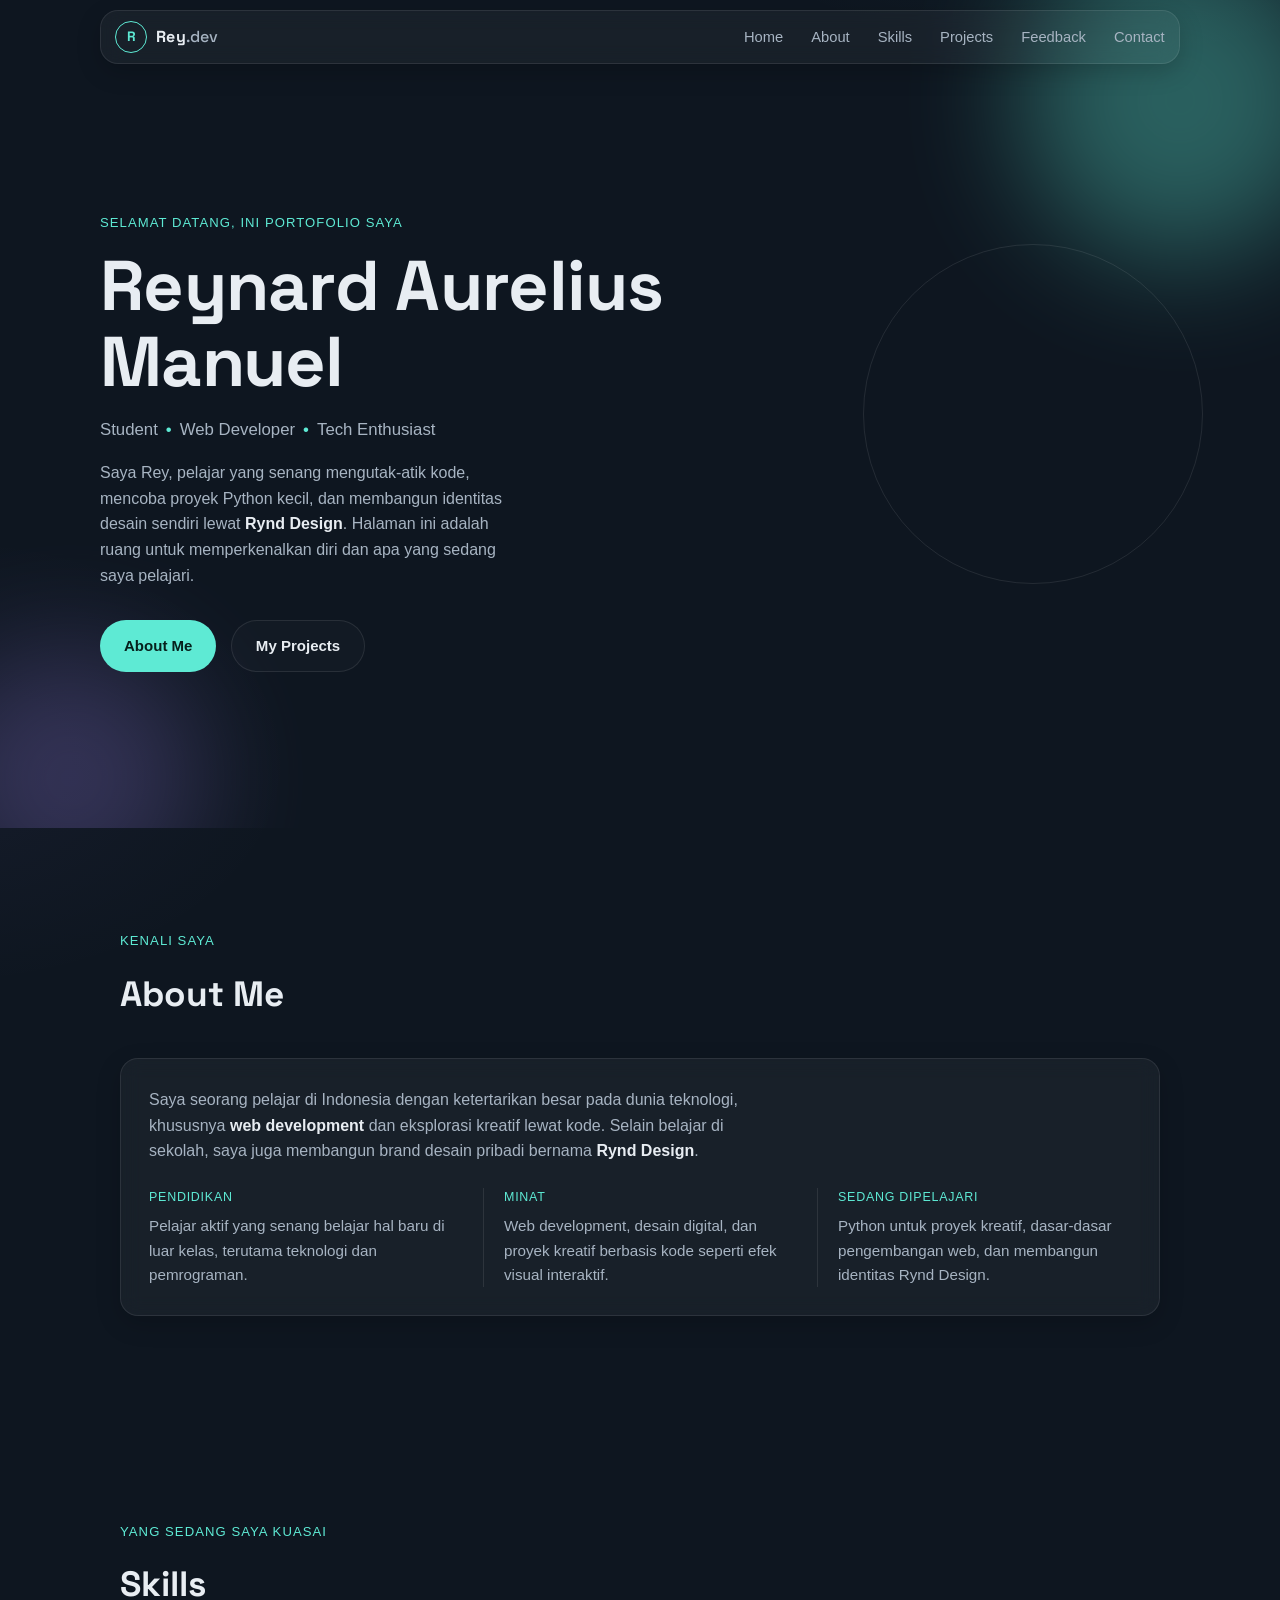
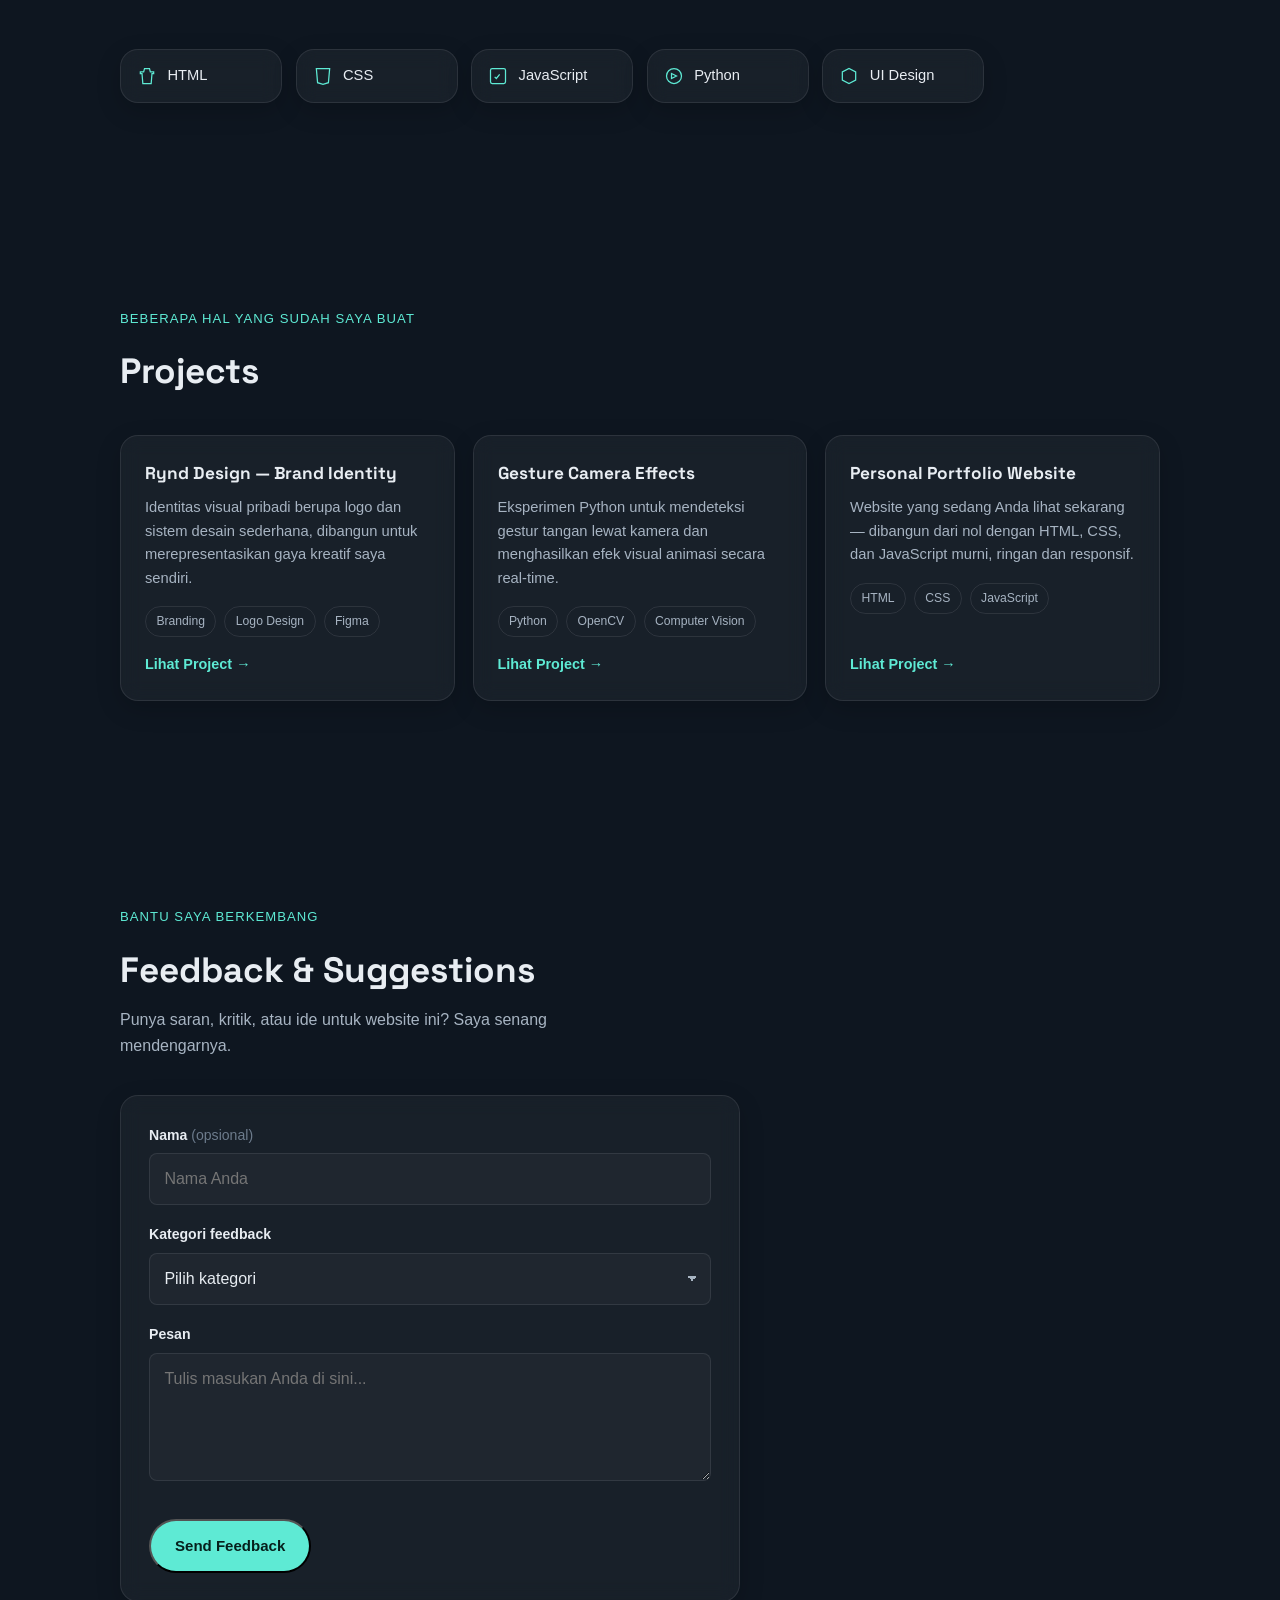
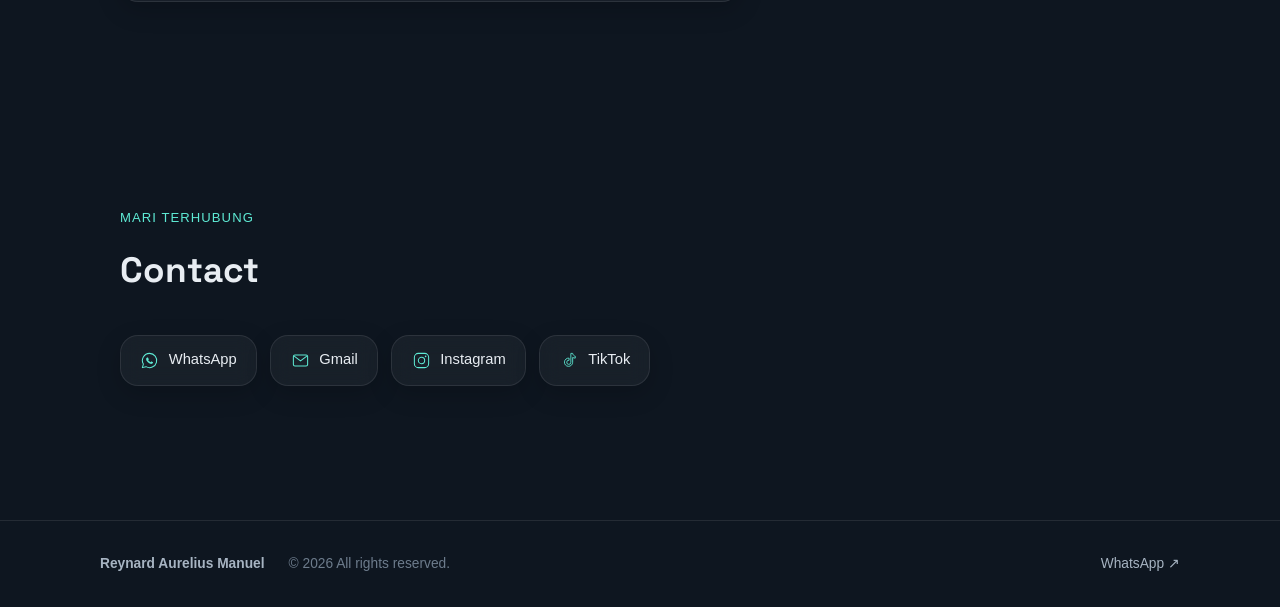
==== commit f3bf016e: "Add files via upload" ====
--- a/index.html
+++ b/index.html
@@ -1021,24 +1021,33 @@
 
       if (!valid) return;
 
-      // No heavy backend yet — structured so it's easy to swap in a
-      // form/API endpoint later (e.g. fetch('/api/feedback', {...})).
-      const payload = {
-        name: form.name.value.trim() || "Anonim",
-        category: categoryEl.value,
-        message,
+      // Kirim diam-diam ke Google Form (pengunjung tetap di halaman ini,
+      // tidak ada redirect). "no-cors" berarti kita tidak bisa membaca
+      // responsnya, tapi datanya tetap masuk ke Google Sheets.
+      const GOOGLE_FORM_ACTION =
+        "https://docs.google.com/forms/d/e/1FAIpQLSfYbSc6icsIZfAtdl0uMTxCaS7T0hhs3joXVRR-PhC7gav3aQ/formResponse";
+      const GOOGLE_FORM_FIELDS = {
+        name: "entry.1282179937",
+        category: "entry.383033124",
+        message: "entry.1107974293",
       };
 
-      // Simple fallback: open a pre-filled mailto draft.
-      const subject = encodeURIComponent(`Feedback (${payload.category}) dari ${payload.name}`);
-      const body = encodeURIComponent(payload.message);
-      const mailtoLink = `mailto:reynard12399@gmail.com?subject=${subject}&body=${body}`;
+      const formData = new FormData();
+      formData.append(GOOGLE_FORM_FIELDS.name, payload.name);
+      formData.append(GOOGLE_FORM_FIELDS.category, payload.category);
+      formData.append(GOOGLE_FORM_FIELDS.message, payload.message);
+
+      fetch(GOOGLE_FORM_ACTION, {
+        method: "POST",
+        mode: "no-cors",
+        body: formData,
+      }).catch(() => {
+        // Gagal kirim (mis. offline) — tetap tampilkan konfirmasi ke
+        // pengunjung, tapi ini titik yang bisa dipakai untuk fallback lain.
+      });
 
       showToast("Terima kasih atas masukan Anda!");
       form.reset();
-
-      // Uncomment to actually open the mail client:
-      // window.location.href = mailtoLink;
     });
 
     [categoryEl, messageEl].forEach((el) => {
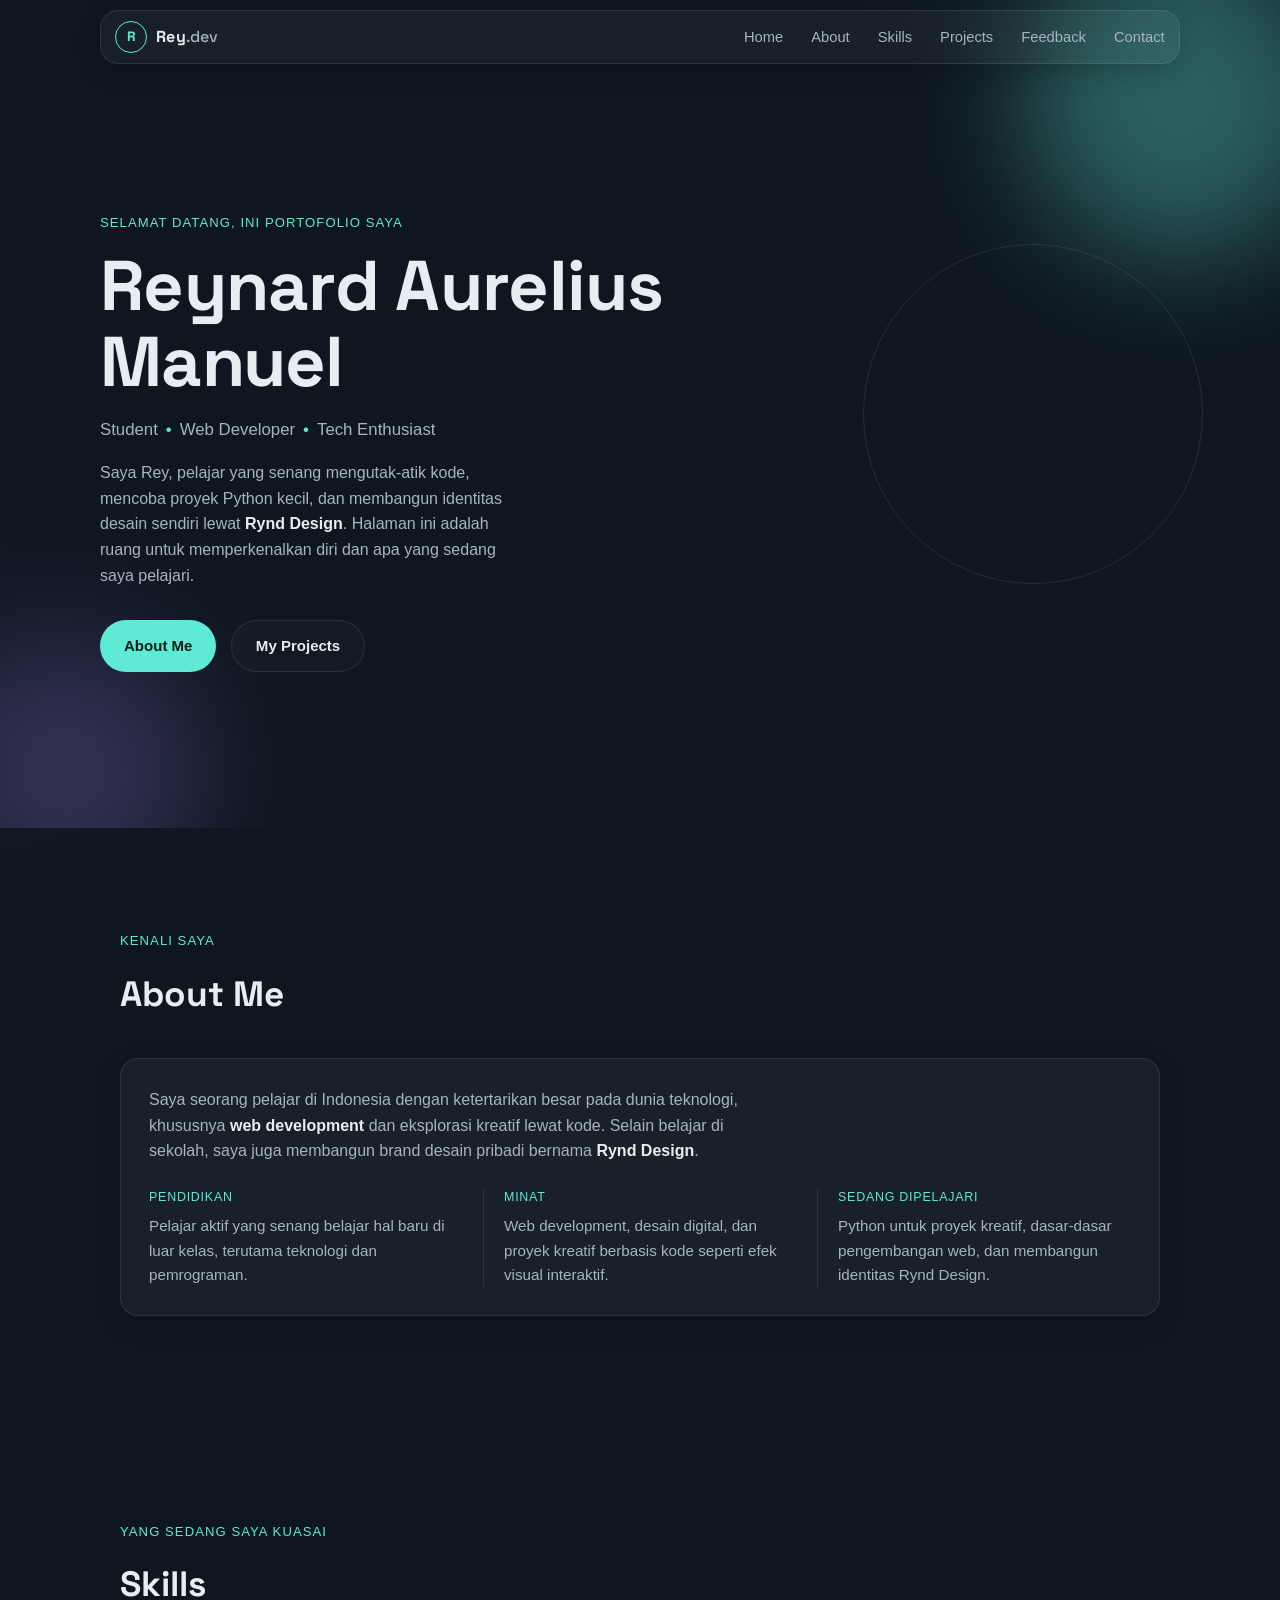
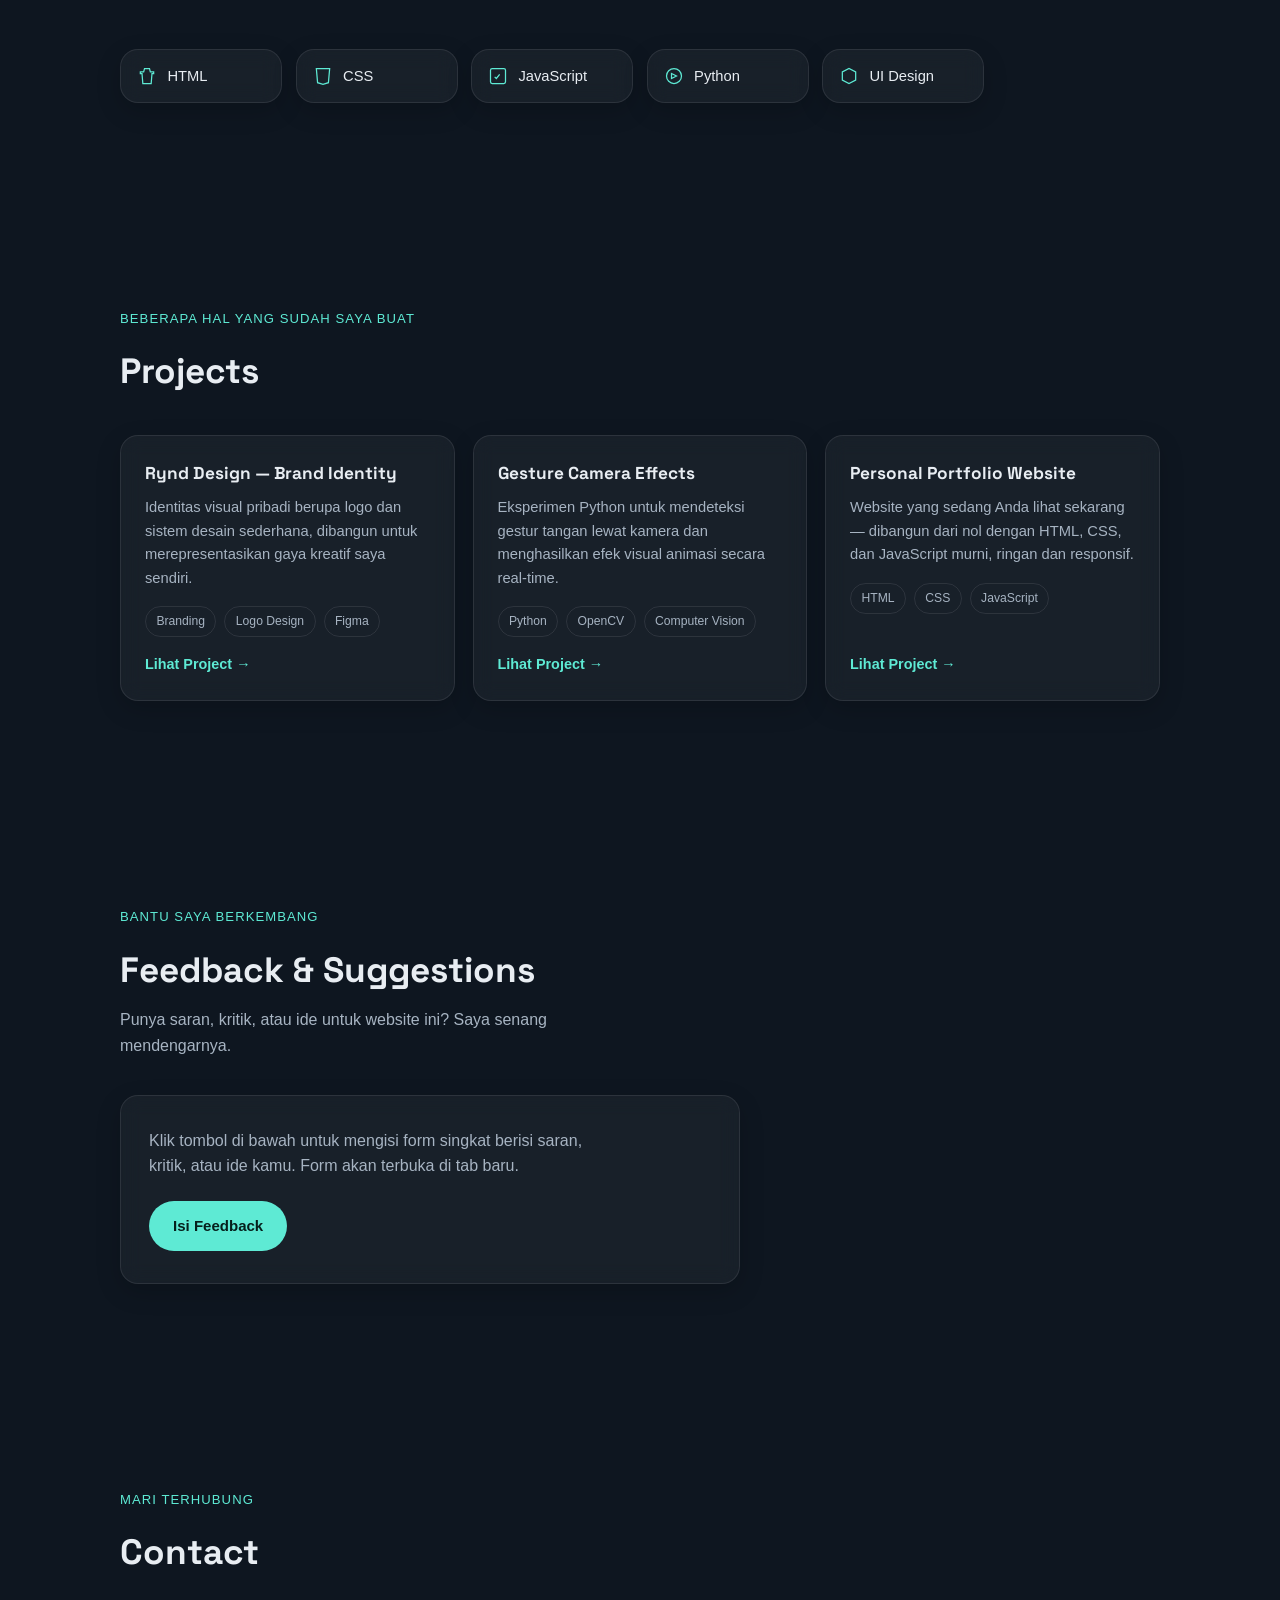
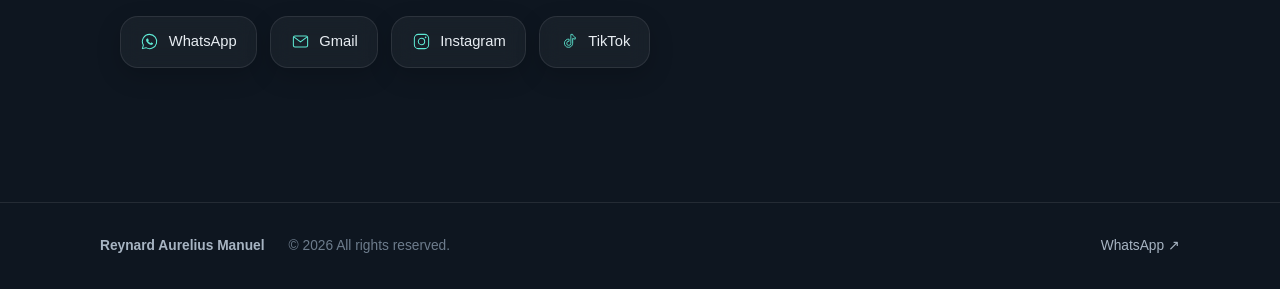
==== commit 3ec255ba: "Add files via upload" ====
--- a/index.html
+++ b/index.html
@@ -440,66 +440,18 @@
 .project-link:hover { text-decoration: underline; }
 
 /* ==========================================================
-   FEEDBACK FORM
-   ========================================================== */
-.feedback-form {
-  padding: 1.75rem;
-  display: flex;
-  flex-direction: column;
-  gap: 1.15rem;
+   FEEDBACK (external Google Form link)
+   ========================================================== */
+.feedback-card {
+  padding: 2rem 1.75rem;
   max-width: 620px;
-}
-.field {
-  display: flex;
-  flex-direction: column;
-  gap: 0.45rem;
-}
-.field label {
-  font-size: 0.88rem;
-  font-weight: 600;
-  color: var(--text-hi);
-}
-.field-optional {
-  font-weight: 400;
-  color: var(--text-low);
-}
-.field input,
-.field select,
-.field textarea {
-  background: rgba(255, 255, 255, 0.03);
-  border: 1px solid var(--border-soft);
-  border-radius: var(--radius-sm);
-  padding: 0.75rem 0.9rem;
-  color: var(--text-hi);
-  min-height: 44px;
-  transition: border-color 0.2s var(--ease);
-}
-.field textarea { min-height: 110px; resize: vertical; }
-.field input:focus,
-.field select:focus,
-.field textarea:focus {
-  border-color: var(--accent);
-  outline: none;
-}
-.field select {
-  appearance: none;
-  background-image: linear-gradient(45deg, transparent 50%, var(--text-mid) 50%),
-                     linear-gradient(135deg, var(--text-mid) 50%, transparent 50%);
-  background-position: calc(100% - 18px) center, calc(100% - 13px) center;
-  background-size: 5px 5px, 5px 5px;
-  background-repeat: no-repeat;
-}
-.field.has-error input,
-.field.has-error select,
-.field.has-error textarea {
-  border-color: #f87171;
-}
-.field-error {
-  font-size: 0.8rem;
-  color: #f87171;
-  min-height: 1em;
-}
-.feedback-form .btn { align-self: flex-start; }
+  text-align: left;
+}
+.feedback-desc {
+  color: var(--text-mid);
+  margin: 0 0 1.4rem;
+  max-width: 50ch;
+}
 
 /* ==========================================================
    CONTACT
@@ -579,32 +531,6 @@
 .footer-github { margin-left: auto; color: var(--text-mid); }
 .footer-github:hover { color: var(--accent); }
 
-/* ==========================================================
-   TOAST
-   ========================================================== */
-.toast {
-  position: fixed;
-  left: 50%;
-  bottom: 1.5rem;
-  transform: translateX(-50%) translateY(20px);
-  background: var(--surface-strong);
-  border: 1px solid var(--border-soft);
-  -webkit-backdrop-filter: blur(var(--blur));
-  backdrop-filter: blur(var(--blur));
-  color: var(--text-hi);
-  padding: 0.85rem 1.3rem;
-  border-radius: var(--radius-md);
-  font-size: 0.9rem;
-  opacity: 0;
-  pointer-events: none;
-  transition: opacity 0.25s var(--ease), transform 0.25s var(--ease);
-  z-index: 300;
-  max-width: 90vw;
-}
-.toast.show {
-  opacity: 1;
-  transform: translateX(-50%) translateY(0);
-}
 
 /* ==========================================================
    REVEAL ANIMATION (lightweight, on scroll)
@@ -847,31 +773,19 @@
       <p class="section-desc">Punya saran, kritik, atau ide untuk website ini? Saya senang mendengarnya.</p>
     </div>
 
-    <form id="feedbackForm" class="feedback-form glass reveal" novalidate>
-      <div class="field">
-        <label for="fbName">Nama <span class="field-optional">(opsional)</span></label>
-        <input type="text" id="fbName" name="name" autocomplete="name" placeholder="Nama Anda">
-      </div>
-
-      <div class="field">
-        <label for="fbCategory">Kategori feedback</label>
-        <select id="fbCategory" name="category" required>
-          <option value="" disabled selected>Pilih kategori</option>
-          <option value="saran">Saran</option>
-          <option value="kritik">Kritik</option>
-          <option value="bug">Feedback teknis / bug</option>
-          <option value="ide">Ide lain</option>
-        </select>
-      </div>
-
-      <div class="field">
-        <label for="fbMessage">Pesan</label>
-        <textarea id="fbMessage" name="message" rows="4" required placeholder="Tulis masukan Anda di sini..."></textarea>
-        <span class="field-error" id="fbMessageError" role="alert"></span>
-      </div>
-
-      <button type="submit" class="btn btn-primary">Send Feedback</button>
-    </form>
+    <div class="feedback-card glass reveal">
+      <p class="feedback-desc">
+        Klik tombol di bawah untuk mengisi form singkat berisi saran, kritik, atau ide kamu. Form akan terbuka di tab baru.
+      </p>
+      <a
+        href="https://docs.google.com/forms/d/e/1FAIpQLSfYbSc6icsIZfAtdl0uMTxCaS7T0hhs3joXVRR-PhC7gav3aQ/viewform"
+        target="_blank"
+        rel="noopener noreferrer"
+        class="btn btn-primary"
+      >
+        Isi Feedback
+      </a>
+    </div>
   </section>
 
   <!-- CONTACT -->
@@ -911,8 +825,6 @@
   </div>
 </footer>
 
-<div class="toast" id="toast" role="status" aria-live="polite"></div>
-
 <script>
 (() => {
   "use strict";
@@ -977,85 +889,6 @@
     });
   });
 
-  /* ---------- Feedback form validation ---------- */
-  const form = document.getElementById("feedbackForm");
-  const toast = document.getElementById("toast");
-  let toastTimer = null;
-
-  function showToast(message) {
-    if (!toast) return;
-    toast.textContent = message;
-    toast.classList.add("show");
-    clearTimeout(toastTimer);
-    toastTimer = setTimeout(() => toast.classList.remove("show"), 3200);
-  }
-
-  function setFieldError(fieldEl, errorEl, message) {
-    fieldEl.closest(".field").classList.toggle("has-error", Boolean(message));
-    if (errorEl) errorEl.textContent = message || "";
-  }
-
-  if (form) {
-    const categoryEl = document.getElementById("fbCategory");
-    const messageEl = document.getElementById("fbMessage");
-    const messageError = document.getElementById("fbMessageError");
-
-    form.addEventListener("submit", (e) => {
-      e.preventDefault();
-      let valid = true;
-
-      if (!categoryEl.value) {
-        setFieldError(categoryEl, null, "Pilih kategori");
-        valid = false;
-      } else {
-        setFieldError(categoryEl, null, "");
-      }
-
-      const message = messageEl.value.trim();
-      if (message.length < 5) {
-        setFieldError(messageEl, messageError, "Pesan minimal 5 karakter.");
-        valid = false;
-      } else {
-        setFieldError(messageEl, messageError, "");
-      }
-
-      if (!valid) return;
-
-      // Kirim diam-diam ke Google Form (pengunjung tetap di halaman ini,
-      // tidak ada redirect). "no-cors" berarti kita tidak bisa membaca
-      // responsnya, tapi datanya tetap masuk ke Google Sheets.
-      const GOOGLE_FORM_ACTION =
-        "https://docs.google.com/forms/d/e/1FAIpQLSfYbSc6icsIZfAtdl0uMTxCaS7T0hhs3joXVRR-PhC7gav3aQ/formResponse";
-      const GOOGLE_FORM_FIELDS = {
-        name: "entry.1282179937",
-        category: "entry.383033124",
-        message: "entry.1107974293",
-      };
-
-      const formData = new FormData();
-      formData.append(GOOGLE_FORM_FIELDS.name, payload.name);
-      formData.append(GOOGLE_FORM_FIELDS.category, payload.category);
-      formData.append(GOOGLE_FORM_FIELDS.message, payload.message);
-
-      fetch(GOOGLE_FORM_ACTION, {
-        method: "POST",
-        mode: "no-cors",
-        body: formData,
-      }).catch(() => {
-        // Gagal kirim (mis. offline) — tetap tampilkan konfirmasi ke
-        // pengunjung, tapi ini titik yang bisa dipakai untuk fallback lain.
-      });
-
-      showToast("Terima kasih atas masukan Anda!");
-      form.reset();
-    });
-
-    [categoryEl, messageEl].forEach((el) => {
-      el.addEventListener("input", () => {
-        el.closest(".field").classList.remove("has-error");
-      });
-    });
-  }
 })();
 
 </script>
